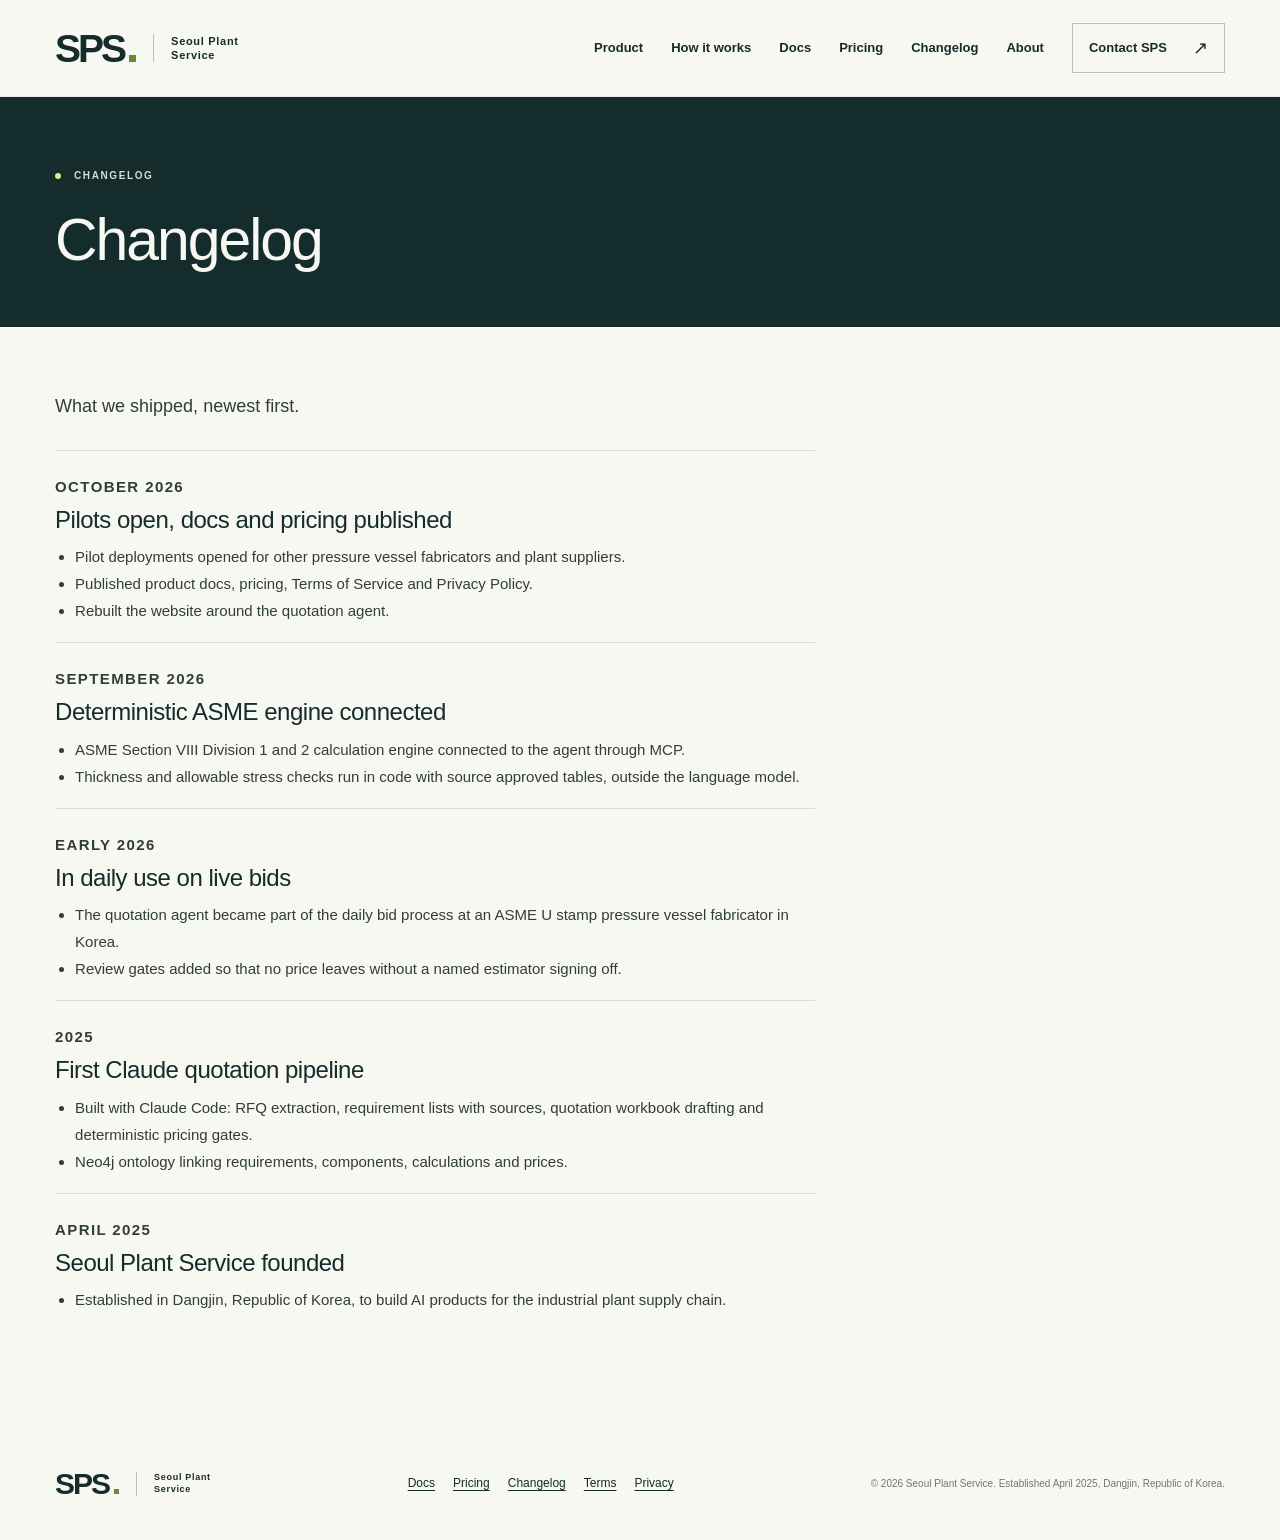
==== changelog/index.html @ 40514eb3 "Restructure as a product startup site: product hero, how it works, pricing, data and safety, FAQ, ch" ====
<!doctype html>
<html lang="en">
<head>
  <meta charset="utf-8">
  <meta name="viewport" content="width=device-width, initial-scale=1">
  <meta name="description" content="What Seoul Plant Service has shipped: the Claude quotation agent for pressure vessel fabricators, from the first pipeline in 2025 to pilots in October 2026.">
  <link rel="canonical" href="https://smc12puls.com/changelog/">
  <meta property="og:type" content="website">
  <meta property="og:url" content="https://smc12puls.com/changelog/">
  <meta property="og:title" content="Changelog | Seoul Plant Service">
  <meta property="og:description" content="What Seoul Plant Service has shipped: the Claude quotation agent for pressure vessel fabricators, from the first pipeline in 2025 to pilots in October 2026.">
  <title>Changelog | Seoul Plant Service</title>
  <link rel="icon" type="image/svg+xml" href="/assets/favicon.svg">
  <link rel="stylesheet" href="/styles.css">
  <script src="/script.js" defer></script>
</head>
<body>
  <a class="skip-link" href="#main">Skip to content</a>

  <header class="site-header">
    <div class="container header-inner">
      <a class="brand" href="/" aria-label="Seoul Plant Service home">
        <span class="wordmark" aria-hidden="true">SPS<span class="brand-square"></span></span>
        <span class="brand-name">Seoul Plant<br>Service</span>
      </a>
      <button class="menu-toggle" type="button" aria-expanded="false" aria-controls="main-navigation">
        <span class="menu-label">Menu</span><span class="menu-lines" aria-hidden="true"></span>
      </button>
      <nav class="main-navigation" id="main-navigation" aria-label="Main navigation">
        <a href="/#product">Product</a>
        <a href="/#how">How it works</a>
        <a href="/docs/">Docs</a>
        <a href="/pricing/">Pricing</a>
        <a href="/changelog/">Changelog</a>
        <a href="/#about">About</a>
        <a class="nav-contact" href="/#contact">Contact SPS <span aria-hidden="true">↗</span></a>
      </nav>
    </div>
  </header>

  <main id="main">
    <section class="page-hero" aria-labelledby="page-title">
      <div class="container">
        <p class="eyebrow light"><span class="status-dot" aria-hidden="true"></span> Changelog</p>
        <h1 id="page-title" class="page-title">Changelog</h1>
      </div>
    </section>
    <section class="section page-body">
      <div class="container">
        <div class="prose changelog">
          <p class="lead">What we shipped, newest first.</p>
          <article class="log-entry"><p class="log-date">October 2026</p><h2>Pilots open, docs and pricing published</h2><ul><li>Pilot deployments opened for other pressure vessel fabricators and plant suppliers.</li><li>Published product docs, pricing, Terms of Service and Privacy Policy.</li><li>Rebuilt the website around the quotation agent.</li></ul></article>
          <article class="log-entry"><p class="log-date">September 2026</p><h2>Deterministic ASME engine connected</h2><ul><li>ASME Section VIII Division 1 and 2 calculation engine connected to the agent through MCP.</li><li>Thickness and allowable stress checks run in code with source approved tables, outside the language model.</li></ul></article>
          <article class="log-entry"><p class="log-date">Early 2026</p><h2>In daily use on live bids</h2><ul><li>The quotation agent became part of the daily bid process at an ASME U stamp pressure vessel fabricator in Korea.</li><li>Review gates added so that no price leaves without a named estimator signing off.</li></ul></article>
          <article class="log-entry"><p class="log-date">2025</p><h2>First Claude quotation pipeline</h2><ul><li>Built with Claude Code: RFQ extraction, requirement lists with sources, quotation workbook drafting and deterministic pricing gates.</li><li>Neo4j ontology linking requirements, components, calculations and prices.</li></ul></article>
          <article class="log-entry"><p class="log-date">April 2025</p><h2>Seoul Plant Service founded</h2><ul><li>Established in Dangjin, Republic of Korea, to build AI products for the industrial plant supply chain.</li></ul></article>
        </div>
      </div>
    </section>
  </main>

  <footer class="site-footer"><div class="container footer-inner"><a class="brand footer-brand" href="/" aria-label="Seoul Plant Service home"><span class="wordmark" aria-hidden="true">SPS<span class="brand-square"></span></span><span class="brand-name">Seoul Plant<br>Service</span></a><nav class="footer-links" aria-label="Company"><a href="/docs/">Docs</a><a href="/pricing/">Pricing</a><a href="/changelog/">Changelog</a><a href="/terms/">Terms</a><a href="/privacy/">Privacy</a></nav><p id="company-information">© <span id="year">2026</span> Seoul Plant Service. Established April 2025, Dangjin, Republic of Korea.</p></div></footer>
</body>
</html>
---- styles.css ----
/* Seoul Plant Service — self-contained, no external fonts or dependencies. */
:root{--ink:#142c2b;--ink-deep:#102423;--paper:#f8f8f3;--muted:#586360;--line:#d7ddd5;--lime:#d3ef8a;--white:#fff;--max:1280px;--gutter:clamp(24px,4.3vw,72px)}
*,*::before,*::after{box-sizing:border-box}
html{scroll-behavior:smooth;scroll-padding-top:100px}
body{margin:0;background:var(--paper);color:var(--ink);font-family:Arial,Helvetica,sans-serif;-webkit-font-smoothing:antialiased;line-height:1.6}
button,a{-webkit-tap-highlight-color:transparent}
a{color:inherit;text-decoration:none}
button{font:inherit}
button,a,summary{touch-action:manipulation}
img,svg{display:block;max-width:100%}
h1,h2,h3,p,figure{margin:0}
button{cursor:pointer}
::selection{background:var(--lime);color:var(--ink)}
:focus-visible{outline:3px solid #688a32;outline-offset:6px}
.hero :focus-visible,.contact-section :focus-visible{outline-color:var(--lime)}
.container{width:min(calc(100% - var(--gutter)*2),var(--max));margin-inline:auto}
.skip-link{position:fixed;z-index:50;top:12px;left:12px;padding:10px 18px;background:var(--lime);transform:translateY(-160%)}
.skip-link:focus{transform:translateY(0)}
.site-header{background:var(--paper);border-bottom:1px solid rgba(20,44,43,.06);position:sticky;top:0;z-index:20}
.header-inner{height:96px;display:flex;align-items:center;justify-content:space-between;gap:30px}
.brand{display:inline-flex;align-items:center;gap:17px;flex-shrink:0}
.wordmark{font-size:39px;font-weight:800;line-height:1;letter-spacing:-3px;display:inline-flex;align-items:baseline;gap:3px}
.brand-square{width:7px;height:7px;background:#688a32;margin-left:2px}
.brand-name{font-size:11px;line-height:1.3;letter-spacing:.7px;font-weight:700;border-left:1px solid #b6c2b9;padding-left:17px}
.main-navigation{display:flex;align-items:center;gap:28px;font-size:13px;font-weight:600}
.main-navigation>a:not(.nav-contact){padding:10px 0;position:relative}
.main-navigation>a:not(.nav-contact)::after{content:"";position:absolute;bottom:3px;left:0;width:0;height:2px;background:var(--ink);transition:width .2s}
.main-navigation>a:hover::after{width:100%}
.nav-contact{border:1px solid #b9c2ba;padding:10px 16px;display:flex;gap:26px;align-items:center}
.nav-contact:hover{background:var(--ink);color:var(--paper);border-color:var(--ink)}
.nav-contact span{font-size:18px;font-weight:400}
.menu-toggle{display:none}
.hero{background:var(--ink);color:var(--paper);overflow:hidden}
.hero-inner{display:grid;grid-template-columns:1fr 1.03fr;align-items:center;min-height:647px;padding-top:40px;padding-bottom:42px;gap:12px}
.hero-copy{position:relative;z-index:1;padding-top:7px}
.eyebrow{display:flex;align-items:center;gap:13px;font-size:10px;letter-spacing:1.6px;text-transform:uppercase;font-weight:700;line-height:1.4;margin-bottom:27px}
.eyebrow>span:not(.status-dot){color:#6b796f;font-family:monospace;letter-spacing:0;font-size:11px;margin-right:6px}
.eyebrow.light{color:#d4ded1}
.eyebrow.light>span:not(.status-dot){color:#a9b99b}
.status-dot{background:var(--lime);height:6px;width:6px;flex-shrink:0;border-radius:50%}
h1{font-size:clamp(60px,5.7vw,84px);line-height:1.035;font-weight:500;letter-spacing:-4px;margin:0 0 30px}
h1 em{color:var(--lime);font-style:normal}
.hero-description{color:#bbc9c3;font-size:16px;line-height:1.7;max-width:440px;margin-bottom:34px}
.button{display:inline-flex;align-items:center;justify-content:space-between;gap:37px;min-height:52px;padding:14px 22px;font-size:12px;line-height:1.4;font-weight:700;transition:background .2s,transform .2s}
.button span{font-size:21px;line-height:1;font-weight:400}
.button-lime{background:var(--lime);color:var(--ink)}
.button-lime:hover{background:#e3ffa4;transform:translateY(-2px)}
.hero-contact{display:block;width:fit-content;font-size:12px;margin-top:20px;color:#d8e1db}
.hero-contact span{margin-left:12px}
.hero-contact:hover{color:var(--lime)}
.hero-art{position:relative;min-width:0;align-self:stretch;display:flex;flex-direction:column;justify-content:center}
.hero-art::before{content:"";position:absolute;inset:28px -30px 20px 10px;background:radial-gradient(ellipse at 53% 44%,rgba(111,146,125,.2),transparent 65%);pointer-events:none}
.art-topline{position:absolute;top:23px;left:23px;right:0;display:flex;justify-content:space-between;font-family:monospace;font-size:8px;letter-spacing:.7px;color:#8aaba0;gap:10px}
.hero-art img{position:relative;width:120%;max-width:none;height:auto;aspect-ratio:900/720;margin-left:-8%;margin-top:2px}
.hero-art figcaption{position:relative;display:flex;align-items:center;gap:12px;font-size:10px;color:#adbbb2;margin-top:-14px;padding-left:24px}
.caption-cross{font-size:20px;color:var(--lime);font-weight:300}
.illustration-note{margin-left:auto;font-family:monospace;font-size:8px;color:#aab8ae}
.hero-bottom{display:flex;justify-content:space-between;align-items:center;border-top:1px solid #3a514b;padding-block:22px;font-size:9px;font-weight:600;letter-spacing:1px;gap:20px}
.hero-bottom>p{color:#9faea8}
.hero-bottom a{display:flex;align-items:center;gap:23px;color:#cbd7cf;font-size:10px;font-weight:400;letter-spacing:.4px}
.hero-bottom a span{font-size:19px;color:var(--lime)}
.service-strip{background:var(--lime);color:var(--ink)}
.service-strip-inner{min-height:81px;display:flex;align-items:center;justify-content:space-between;gap:24px;font-size:13px;font-weight:600;letter-spacing:.1px}
.service-strip-inner>[aria-hidden]{font-size:24px;font-weight:400;color:#688146}
.strip-ai{display:flex;align-items:center;gap:12px;line-height:1.4}
.strip-ai:hover{text-decoration:underline;text-underline-offset:4px}
.strip-ai>span{font-size:20px;font-weight:400}
.section{padding-block:108px}
.section-heading{display:flex;align-items:flex-end;justify-content:space-between;gap:70px;margin-bottom:59px}
h2{font-size:clamp(34px,3.1vw,47px);line-height:1.15;letter-spacing:-1.8px;font-weight:500}
.section-intro{max-width:350px;font-size:14px;line-height:1.8;color:var(--muted);padding-bottom:4px}
.ai-section{border-bottom:1px solid var(--line)}
.capability-grid{display:grid;grid-template-columns:repeat(3,minmax(0,1fr));border-top:1px solid var(--line)}
.capability{display:flex;flex-direction:column;padding:30px 30px 28px 0;border-bottom:1px solid var(--line);min-width:0}
.capability:not(:nth-child(3n+1)){padding-left:30px;border-left:1px solid var(--line)}
.capability:nth-child(3n){padding-right:0}
.capability-number{color:#64745f;font:10px/1.5 monospace;letter-spacing:.7px;margin-bottom:22px}
.capability h3{font-size:25px;line-height:1.22;letter-spacing:-.6px;font-weight:500;margin-bottom:19px;max-width:290px}
.capability>p{font-size:13px;line-height:1.8;color:var(--muted)}
.capability .capability-output{margin-top:20px;margin-bottom:24px;color:#405348;font-size:12px}
.capability-output>span{display:block;font-size:10px;font-weight:700;text-transform:uppercase;letter-spacing:.7px;color:var(--ink);margin-bottom:5px}
.capability .capability-tech{border-top:1px solid var(--line);padding-top:12px;margin-top:auto;font-size:10px;color:#52644b;line-height:1.6}
.ai-scope{margin-top:36px;padding:30px;background:#e9ede4;display:flex;align-items:center;justify-content:space-between;gap:40px}
.ai-scope h3{font-size:22px;line-height:1.3;font-weight:500;letter-spacing:-.5px;margin-bottom:12px}
.ai-scope p{font-size:12px;line-height:1.8;color:#52604f;max-width:720px}
.ai-scope .button{flex-shrink:0}
.button-ink{color:var(--paper);background:var(--ink)}
.button-ink:hover{background:#274e44;transform:translateY(-2px)}
.service-grid{display:grid;grid-template-columns:1fr 1fr;border-top:1px solid var(--line)}
.service-item{padding:35px 42px 32px 0;border-bottom:1px solid var(--line);min-width:0}
.service-item:nth-child(even){padding-right:0;padding-left:42px;border-left:1px solid var(--line)}
.service-item summary{display:grid;grid-template-columns:1fr auto;position:relative;list-style:none;cursor:pointer}
.service-item summary::-webkit-details-marker{display:none}
.service-number{font-family:monospace;font-size:10px;letter-spacing:.6px;color:#728171;grid-column:1;grid-row:1}
.service-icon{width:39px;height:39px;stroke:var(--ink);stroke-width:1.2;grid-column:2;grid-row:1;justify-self:end;margin-top:-4px}
.service-title{grid-column:1;grid-row:2;line-height:1.25;font-size:25px;letter-spacing:-.7px;font-weight:500;margin-top:16px}
.disclosure-icon{grid-column:2;grid-row:2;width:20px;height:20px;position:relative;align-self:end;margin-bottom:2px}
.disclosure-icon::before,.disclosure-icon::after{content:"";position:absolute;inset:9px 3px auto;height:1px;background:var(--ink)}
.disclosure-icon::after{transform:rotate(90deg);transition:transform .2s}
.service-item[open] .disclosure-icon::after{transform:rotate(0)}
.service-body{padding-top:19px}
.service-body>p{color:var(--muted);font-size:14px;line-height:1.75;max-width:460px}
.service-body ul{padding:0;list-style:none;margin:20px 0 25px}
.service-body li{position:relative;padding-left:13px;font-size:12px;color:#46574e;margin-top:7px}
.service-body li::before{content:"";width:3px;height:3px;background:#7c8d68;position:absolute;left:0;top:8px}
.service-body a{display:flex;justify-content:space-between;align-items:center;width:100%;font-size:11px;font-weight:700;letter-spacing:.1px;line-height:1.5}
.service-body a span{font-size:22px;font-weight:400}
.service-body a:hover{color:#587d25}
.about-section{padding-block:80px;background:#e9ede4}
.about-grid{display:grid;grid-template-columns:.87fr 1fr;gap:100px}
.about-label{display:flex;flex-direction:column;align-items:flex-start;justify-content:space-between}
.about-emblem{width:222px;height:171px;position:relative;display:grid;place-items:center;margin-top:10px}
.about-emblem>span{font-size:70px;font-weight:800;letter-spacing:-6px;line-height:1;position:relative;z-index:1;background:#e9ede4;padding:3px 10px 7px 0}
.about-emblem svg{position:absolute;inset:0;width:100%;height:100%;stroke:#b1bf9e;stroke-width:.9}
.about-location{font-size:11px;color:#46554b;padding-top:31px}
.about-location span{color:#64873c;margin-right:12px;font-size:17px}
.about-copy h2{margin-bottom:26px}
.about-copy{min-width:0}
.about-lead{font-size:19px;line-height:1.55;letter-spacing:-.3px;margin-bottom:16px;max-width:480px}
.about-copy>p:not(.about-lead){font-size:14px;line-height:1.85;color:#52604f;max-width:540px}
.company-facts{display:grid;grid-template-columns:repeat(auto-fit,minmax(180px,1fr));gap:18px 24px;margin:25px 0 0;padding-top:19px;border-top:1px solid #bdc9b4;max-width:540px}
.company-facts dt{font-size:9px;font-weight:700;letter-spacing:1px;text-transform:uppercase;color:#52604f;margin-bottom:5px}
.company-facts dd{margin:0;font-size:14px;line-height:1.6;color:var(--ink)}
.text-link{display:inline-flex;align-items:center;gap:35px;font-size:11px;font-weight:700;border-bottom:1px solid #a6b299;padding-bottom:9px;margin-top:28px}
.text-link span{font-size:21px;font-weight:400}
.text-link:hover{color:#52742b;border-color:#52742b}
.approach-section .section-heading{margin-bottom:46px}
.approach-steps{list-style:none;padding:0;margin:0;display:grid;grid-template-columns:repeat(3,1fr);gap:40px}
.approach-steps li{border-top:1px solid #b4c0ae;padding-top:18px}
.step-top{display:flex;align-items:center;justify-content:space-between;margin-bottom:28px;color:#64715c;font:11px monospace}
.step-top .step-arrow{font-size:23px;font-family:Arial;font-weight:400;color:#839470}
.approach-steps h3{font-size:20px;line-height:1.25;font-weight:500;letter-spacing:-.5px;margin-bottom:14px}
.approach-steps p{font-size:13px;color:var(--muted);line-height:1.8;max-width:330px}
.inquiry-tip{font-size:11px;color:#687265;margin-top:40px;display:flex;gap:12px;align-items:center}
.inquiry-tip span{font-size:24px;color:#799263}
.contact-section{background:var(--ink);color:var(--paper);padding-block:84px}
.contact-inner{display:grid;grid-template-columns:1.15fr 1fr;gap:85px;align-items:center}
.contact-copy h2{font-size:clamp(32px,3vw,44px);line-height:1.17;letter-spacing:-1.6px;margin-bottom:24px}
.contact-copy>p:not(.eyebrow){font-size:13px;line-height:1.8;color:#adbbb5;margin-bottom:30px}
.contact-copy .eyebrow{margin-bottom:25px}
.email-app-note{font-size:9px;color:#b3c0b9;display:block;margin-top:12px}
.contact-details{border-left:1px solid #3d554e;padding-left:55px;min-width:0;padding-top:18px;padding-bottom:18px}
.contact-detail-label{font-size:9px;font-weight:700;letter-spacing:1.4px;color:#9cad9b;display:block;margin-bottom:15px}
.email-address{font-size:clamp(18px,1.65vw,25px);line-height:1.5;letter-spacing:-.5px;color:var(--lime);display:block;width:fit-content;overflow-wrap:anywhere}
.email-address:hover{text-decoration:underline;text-underline-offset:5px}
.copy-row{display:flex;align-items:center;gap:12px;min-height:46px;flex-wrap:wrap}
.copy-email{display:none;align-items:center;gap:8px;font-size:10px;background:none;padding:10px 0;color:#b3c1b6;border:0;line-height:1.5}
.js .copy-email{display:inline-flex}
.copy-email:hover{color:var(--lime)}
.copy-email svg{height:14px;width:14px;stroke:currentColor;stroke-width:1.1}
.copy-status{color:var(--lime);font-size:10px;line-height:1.5}
.contact-location{border-top:1px solid #3d554e;padding-top:28px;margin-top:28px}
.contact-location>p{font-size:15px}
.location-note{font-size:10px;color:#9eafa4;display:block;margin-top:7px}
.site-footer{background:var(--paper)}
.footer-inner{min-height:113px;display:flex;align-items:center;justify-content:space-between;gap:25px}
.footer-brand .wordmark{font-size:30px;letter-spacing:-2px}
.footer-brand .brand-square{width:5px;height:5px}
.footer-brand .brand-name{font-size:9px}
.footer-inner>p{font-size:10px;color:#6e796f}
.back-to-top{font-size:10px;display:flex;align-items:center;gap:24px}
.back-to-top span{font-size:19px}
@media(min-width:1550px){.hero-inner{min-height:700px}.hero-art img{width:116%}}
@media(max-width:1100px){.header-inner{height:85px}.main-navigation{gap:24px}.hero-inner{min-height:590px;grid-template-columns:1fr 1fr}.hero-art img{width:135%;margin-left:-17%}.hero-art figcaption{padding-left:0;gap:8px;flex-wrap:wrap}.illustration-note{margin-left:0}.art-topline{left:0}.art-topline>span:last-child{display:none}h1{font-size:68px;letter-spacing:-3.4px}.hero-description{font-size:14px}.section-heading{gap:40px}.section-intro{max-width:320px}.about-grid{gap:60px}.contact-inner{gap:45px}.contact-details{padding-left:33px}.contact-copy h2{font-size:35px}}
@media(max-width:850px){.brand-name{font-size:10px}.main-navigation{gap:20px;font-size:12px}.hero-inner{min-height:530px;gap:0}.hero h1{font-size:58px;letter-spacing:-3px}.hero-art img{width:141%;margin-left:-18%}.hero-art figcaption{font-size:9px}.section{padding-block:80px}.section-heading{align-items:flex-start;gap:35px}h2{font-size:35px}.section-intro{max-width:285px;font-size:13px;padding-top:44px}.service-item{padding-right:28px}.service-item:nth-child(even){padding-left:28px}.service-title{font-size:23px}.about-grid{grid-template-columns:.65fr 1fr;gap:40px}.about-emblem{width:180px}.about-emblem>span{font-size:58px}.about-lead{font-size:18px}.approach-steps{gap:25px}.approach-steps h3{font-size:18px}.contact-inner{gap:28px}.contact-copy h2{font-size:31px}.contact-details{padding-left:25px}.email-address{font-size:19px}.service-strip-inner{font-size:11px;gap:14px;min-height:68px}}
@media(min-width:901px) and (max-width:1100px){.main-navigation{gap:18px;font-size:12px}.nav-contact{gap:15px}.service-strip-inner{gap:14px;font-size:11px}}
@media(max-width:900px){
  html{scroll-padding-top:88px}.header-inner{height:78px}
  .js .menu-toggle{display:flex;gap:11px;align-items:center;background:none;border:0;padding:10px 0 10px 10px;font-size:11px;color:var(--ink)}.menu-lines{position:relative;width:21px;height:17px}.menu-lines::before,.menu-lines::after{content:"";height:1px;background:var(--ink);position:absolute;left:0;right:0;top:5px;transition:transform .2s}.menu-lines::after{top:12px}.menu-toggle[aria-expanded="true"] .menu-lines::before{transform:translateY(3.5px) rotate(45deg)}.menu-toggle[aria-expanded="true"] .menu-lines::after{transform:translateY(-3.5px) rotate(-45deg)}
  .js .main-navigation{display:none;position:absolute;inset:78px 0 auto;background:var(--paper);padding:15px var(--gutter) 25px;border-bottom:1px solid var(--line);box-shadow:0 14px 20px #142c2b12;gap:0;font-size:15px;max-height:calc(100dvh - 78px);overflow-y:auto}.js .main-navigation.is-open{display:flex;flex-direction:column;align-items:stretch}.js .main-navigation>a{padding:15px 0;border-bottom:1px solid var(--line)}.js .main-navigation .nav-contact{padding:15px 0;border:0;display:flex;justify-content:space-between}.js .main-navigation .nav-contact span{display:block}.js .main-navigation .nav-contact:hover{color:var(--ink);background:none}.main-navigation>a::after{display:none}
  body:not(.js) .site-header{position:static}body:not(.js) .header-inner{height:auto;padding-block:16px;flex-wrap:wrap}body:not(.js) .main-navigation{width:100%;padding-top:4px;flex-wrap:wrap;gap:18px}
  .capability-grid{grid-template-columns:repeat(2,minmax(0,1fr))}.capability,.capability:not(:nth-child(3n+1)){padding:28px 25px 26px 0;border-left:0}.capability:nth-child(even){padding-right:0;padding-left:25px;border-left:1px solid var(--line)}
  .ai-scope{align-items:flex-start;flex-direction:column;gap:22px}
  .service-strip-inner{display:grid;grid-template-columns:repeat(4,1fr);gap:0;text-align:center;padding-block:12px}.service-strip-inner>[aria-hidden]{display:none}.service-strip-inner>span:not([aria-hidden]){padding:8px 4px}.strip-ai{grid-column:1/-1;justify-content:center;border-top:1px solid #a5bd72;padding-top:12px;margin-top:5px;font-size:12px}
}
@media(max-width:680px){
  :root{--gutter:25px}html{scroll-padding-top:88px}.header-inner{height:78px;gap:20px}.wordmark{font-size:34px}.brand{gap:13px}.brand-name{padding-left:13px;font-size:10px}.brand-square{width:6px;height:6px}
  .js .menu-toggle{display:flex;gap:11px;align-items:center;background:none;border:0;padding:10px 0 10px 10px;font-size:11px;color:var(--ink)}.menu-lines{position:relative;width:21px;height:17px}.menu-lines::before,.menu-lines::after{content:"";height:1px;background:var(--ink);position:absolute;left:0;right:0;top:5px;transition:transform .2s}.menu-lines::after{top:12px}.menu-toggle[aria-expanded="true"] .menu-lines::before{transform:translateY(3.5px) rotate(45deg)}.menu-toggle[aria-expanded="true"] .menu-lines::after{transform:translateY(-3.5px) rotate(-45deg)}
  .main-navigation{gap:15px;font-size:11px;flex-wrap:wrap}.main-navigation .nav-contact{border:0;padding:0;gap:8px}.main-navigation>a:not(.nav-contact){padding:2px 0}.main-navigation .nav-contact span{display:none}
  .js .main-navigation{display:none;position:absolute;inset:78px 0 auto;background:var(--paper);padding:15px var(--gutter) 25px;border-bottom:1px solid var(--line);box-shadow:0 14px 20px #142c2b12;gap:0;font-size:15px}.js .main-navigation.is-open{display:flex;flex-direction:column;align-items:stretch}.js .main-navigation>a{padding:15px 0;border-bottom:1px solid var(--line)}.js .main-navigation .nav-contact{padding:15px 0;border:0;display:flex;justify-content:space-between}.js .main-navigation .nav-contact span{display:block}.js .main-navigation .nav-contact:hover{color:var(--ink);background:none}.main-navigation>a::after{display:none}
  body:not(.js) .header-inner{height:auto;padding-block:16px;flex-wrap:wrap}body:not(.js) .main-navigation{width:100%;padding-top:4px}
  .hero-inner{grid-template-columns:1fr;padding-top:48px;padding-bottom:22px;gap:20px}.hero-copy{padding-top:0}.eyebrow{font-size:9px;letter-spacing:1.4px;margin-bottom:22px}.hero h1{font-size:clamp(54px,11.5vw,73px);letter-spacing:-3px;line-height:1.04;margin-bottom:25px}.hero-description{font-size:14px;margin-bottom:26px;max-width:340px}.hero-contact{margin-top:17px;font-size:11px}.button{padding:14px 20px;min-height:51px;font-size:12px}.hero-art{height:auto;margin-top:13px}.art-topline{top:2px;left:0;right:0;font-size:7px}.art-topline>span:last-child{display:block}.hero-art img{width:108%;margin:0 0 0 -4%;aspect-ratio:900/640;object-fit:contain}.hero-art figcaption{margin-top:-18px;padding:0;font-size:8px;gap:7px;flex-wrap:nowrap}.illustration-note{margin-left:auto;font-size:7px}.caption-cross{font-size:18px}.hero-bottom{padding-block:18px;gap:15px;font-size:7px;letter-spacing:.6px}.hero-bottom>p{max-width:200px;line-height:1.8}.hero-bottom>a{font-size:8px;gap:13px;white-space:nowrap}.service-strip-inner{display:grid;grid-template-columns:1fr 1fr;gap:0;padding-block:13px;min-height:90px;font-size:11px;text-align:center}.service-strip-inner>[aria-hidden]{display:none}.service-strip-inner>span:not([aria-hidden]){padding:6px 3px}.service-strip-inner>span:nth-child(3),.service-strip-inner>span:nth-child(7){border-left:1px solid #a5bd72}
  .section{padding-block:63px}.section-heading{display:block;margin-bottom:32px}h2{font-size:33px;letter-spacing:-1.4px;line-height:1.17}.section-intro{max-width:440px;padding-top:22px;font-size:13px;line-height:1.8}.service-grid{grid-template-columns:1fr}.service-item,.service-item:nth-child(even){padding:27px 0 26px;border-left:0}.service-icon{height:32px;width:32px}.service-number{font-size:9px}.service-title{margin-top:8px;font-size:25px}.service-body{padding-top:16px}.service-body>p{font-size:13px}.service-body ul{margin:17px 0 22px}.service-body li{font-size:11px}.service-body a{font-size:10px}.service-body a span{font-size:21px}
  .capability-grid{grid-template-columns:1fr}.capability,.capability:not(:nth-child(3n+1)),.capability:nth-child(even){padding:25px 0;border-left:0}.capability-number{font-size:9px;margin-bottom:15px}.capability h3{font-size:25px;max-width:none;margin-bottom:15px}.capability .capability-output{margin-top:16px;margin-bottom:19px}.ai-scope{padding:24px 20px;margin-top:28px;gap:24px}.ai-scope h3{font-size:21px}.ai-scope .button{width:100%;gap:15px}
  .about-section{padding-block:55px}.about-grid{grid-template-columns:1fr;gap:30px}.about-label{position:relative;display:block}.about-label .eyebrow{margin-bottom:22px}.about-emblem{position:absolute;top:-13px;right:0;width:95px;height:70px;margin:0;opacity:.65}.about-emblem>span{font-size:29px;letter-spacing:-2px;padding:0 6px 3px 0}.about-location{padding-top:0;font-size:10px;max-width:calc(100% - 100px)}.about-location span{font-size:14px;margin-right:8px}.about-copy h2{margin-bottom:23px}.about-lead{font-size:18px}.about-copy>p:not(.about-lead){font-size:13px}.text-link{font-size:10px;gap:30px;margin-top:23px}
  .approach-section .section-heading{margin-bottom:30px}.approach-steps{grid-template-columns:1fr;gap:25px}.approach-steps li{padding-top:14px;display:grid;grid-template-columns:40px 1fr;column-gap:14px}.step-top{grid-column:1;grid-row:1/3;align-items:start;margin:0;padding-top:5px;display:block}.step-arrow{display:none}.approach-steps h3{grid-column:2;grid-row:1;font-size:19px;margin:0 0 10px}.approach-steps p{grid-column:2;grid-row:2;font-size:12px;max-width:100%}.inquiry-tip{font-size:10px;line-height:1.8;margin-top:30px;align-items:flex-start}.inquiry-tip span{line-height:1}
  .contact-section{padding-block:58px}.contact-inner{grid-template-columns:1fr;gap:43px}.contact-copy h2{font-size:32px;letter-spacing:-1.4px}.contact-copy>p:not(.eyebrow){font-size:12px;margin-bottom:26px}.contact-details{border-left:0;border-top:1px solid #3d554e;padding:28px 0 0}.email-address{font-size:24px;letter-spacing:-.65px}.contact-detail-label{font-size:8px;margin-bottom:11px}.contact-location{padding-top:23px;margin-top:15px}.contact-location>p{font-size:14px}.location-note{font-size:10px}.footer-inner{min-height:149px;display:grid;grid-template-columns:1fr auto;gap:22px;padding-block:28px}.footer-brand .brand-name{font-size:9px}.footer-inner>p{grid-row:2;grid-column:1/3;font-size:9px}.back-to-top{font-size:9px;gap:12px}
}
@media(max-width:900px) and (max-height:480px){.js .main-navigation{padding-top:6px;padding-bottom:6px}.js .main-navigation>a,.js .main-navigation .nav-contact{padding-block:9px}}
@media(max-width:370px){:root{--gutter:20px}.hero h1{font-size:54px}.hero-art figcaption{font-size:7px}.illustration-note{font-size:6px}.desktop-break{display:none}.contact-copy h2{font-size:29px}.email-address{font-size:21px}.brand-name{font-size:9px}.brand{gap:10px}.brand-name{padding-left:10px}}
@media(prefers-reduced-motion:reduce){html{scroll-behavior:auto}*,*::before,*::after{transition:none!important;animation:none!important}.button-lime:hover,.button-ink:hover{transform:none}}

/* product shot (hero) */
.product-shot{background:#0f2221;border:1px solid #2b4a46;border-radius:10px;box-shadow:0 30px 60px rgba(0,0,0,.38);color:#dfe8e2;overflow:hidden;align-self:center;font-family:Arial,Helvetica,sans-serif}
.product-shot::before{display:none}
.shot-bar{display:flex;align-items:center;gap:6px;padding:9px 12px;border-bottom:1px solid #244441;font-family:monospace;font-size:9px;color:#8aaba0}
.shot-bar .dot{width:7px;height:7px;border-radius:50%;background:#2f514c}
.shot-title{margin-left:6px;white-space:nowrap;overflow:hidden;text-overflow:ellipsis}
.shot-state{margin-left:auto;color:var(--lime);border:1px solid rgba(211,239,138,.4);padding:1px 7px;border-radius:999px;white-space:nowrap}
.shot-body{display:grid;grid-template-columns:1fr 1fr}
.shot-col{padding:12px 13px;border-right:1px solid #244441;min-width:0}
.shot-col:nth-child(2){border-right:0}
.shot-wide{grid-column:1/-1;border-right:0;border-top:1px solid #244441}
.shot-h{font-family:monospace;font-size:8px;letter-spacing:.8px;text-transform:uppercase;color:#8aaba0;margin:0 0 8px}
.clause{font-size:10.5px;line-height:1.6;color:#c3d0c8;margin:0 0 8px}
.clause .ref{font-family:monospace;color:#8aaba0;margin-right:4px}
.clause mark{background:rgba(211,239,138,.16);color:#e9f5c9;padding:0 2px;border-radius:2px}
.req{list-style:none;margin:0;padding:0;font-size:10.5px;line-height:1.5}
.req li{display:flex;gap:6px;align-items:baseline;padding:3px 0;border-bottom:1px dashed #244441}
.req li:last-child{border-bottom:0}
.req i{margin-left:auto;font-style:normal;font-family:monospace;font-size:8px;color:#7d9b92;white-space:nowrap}
.req .ok,.req .gap,.req .chk,.wb .hold{font-family:monospace;font-size:8px;padding:1px 5px;border-radius:3px;white-space:nowrap}
.req .ok{background:rgba(211,239,138,.18);color:var(--lime)}
.req .gap{background:rgba(255,120,110,.18);color:#ffb0a6}
.req .chk,.wb .hold{background:rgba(255,205,120,.18);color:#ffd79a}
.wb{width:100%;border-collapse:collapse;font-size:10px}
.wb th{text-align:left;font-family:monospace;font-size:8px;color:#8aaba0;font-weight:400;padding:2px 4px;border-bottom:1px solid #244441}
.wb td{padding:4px;border-bottom:1px dashed #244441;color:#d4dfd8}
.wb tr:last-child td{border-bottom:0}
.wb td:nth-child(2){text-align:right;white-space:nowrap}
.wb td:last-child{font-family:monospace;font-size:8px;color:#8aaba0;white-space:nowrap}
.sign{font-size:9px;color:#9fb3aa;margin:8px 0 0}
.shot-caption{display:flex;align-items:center;gap:10px;font-size:10px;color:#adbbb2;margin:0;padding:10px 13px;border-top:1px solid #244441}
.shot-caption .illustration-note{margin-left:auto}
@media (max-width:720px){.shot-body{grid-template-columns:1fr}.shot-col{border-right:0;border-top:1px solid #244441}.shot-col:first-child{border-top:0}.shot-title{display:none}}

/* sub pages (docs, pricing, legal) */
.page-hero{background:var(--ink);color:var(--paper);padding:72px 0 56px}
.page-title{font-size:clamp(40px,4.6vw,64px);letter-spacing:-2px;margin:0}
.page-body{padding-block:64px 96px}
.prose{max-width:760px}
.prose .lead{font-size:18px;line-height:1.7;margin:0 0 28px}
.prose h2{font-size:24px;letter-spacing:-.5px;margin:36px 0 12px}
.prose p,.prose li{font-size:15px;line-height:1.8;color:#2f3d3b}
.prose ul,.prose ol{padding-left:20px;margin:0 0 12px}
.prose a{text-decoration:underline;text-underline-offset:3px}
.price-grid{display:grid;grid-template-columns:repeat(3,minmax(0,1fr));gap:20px;margin-bottom:32px}
.price-card{border:1px solid var(--line);background:var(--white);padding:28px;display:flex;flex-direction:column;gap:10px}
.price-card.featured{border-color:var(--ink);box-shadow:0 12px 30px rgba(20,44,43,.08)}
.price-name{font-size:11px;font-weight:700;letter-spacing:1.4px;text-transform:uppercase;margin:0}
.price-amount{font-size:30px;font-weight:600;letter-spacing:-1px;margin:0}
.price-amount span{font-size:13px;font-weight:400;color:var(--muted);letter-spacing:0}
.price-note{font-size:13px;color:var(--muted);margin:0 0 6px}
.price-card ul{padding-left:18px;margin:0 0 14px;flex:1}
.price-card li{font-size:14px;line-height:1.7}
.price-card .button{align-self:flex-start}
.footer-links{display:flex;gap:18px;flex-wrap:wrap;font-size:12px}
.footer-links a{text-decoration:underline;text-underline-offset:3px}
@media (max-width:900px){.price-grid{grid-template-columns:1fr}.page-hero{padding:48px 0 36px}}

/* startup home sections */
.proof-section{background:var(--ink);color:var(--paper);padding:72px 0}
.proof-inner .eyebrow{color:#9fb3aa}
.proof-statement{font-size:clamp(24px,2.8vw,38px);line-height:1.25;letter-spacing:-1px;max-width:900px;margin:0 0 18px}
.proof-note{color:#b9c8c0;font-size:15px;margin:0}
.pricing-section .price-card .button{margin-top:auto}
.text-link-inline{text-decoration:underline;text-underline-offset:3px}
.faq-list{display:grid;gap:10px;max-width:880px}
.faq-item{border:1px solid var(--line);background:var(--white);padding:16px 20px}
.faq-item summary{cursor:pointer;font-weight:700;font-size:15px}
.faq-item p{margin:10px 0 0;font-size:14px;line-height:1.8;color:#2f3d3b}
.faq-item a{text-decoration:underline}
.product-links{font-size:13px;margin:10px 0 0}
.product-links a{text-decoration:underline;text-underline-offset:3px}
.changelog .log-entry{border-top:1px solid var(--line);padding:22px 0 6px}
.log-date{font-size:11px;font-weight:700;letter-spacing:1.4px;text-transform:uppercase;color:var(--muted);margin:0}
.changelog .log-entry h2{margin:6px 0 10px}
@media (max-width:720px){.proof-section{padding:48px 0}}
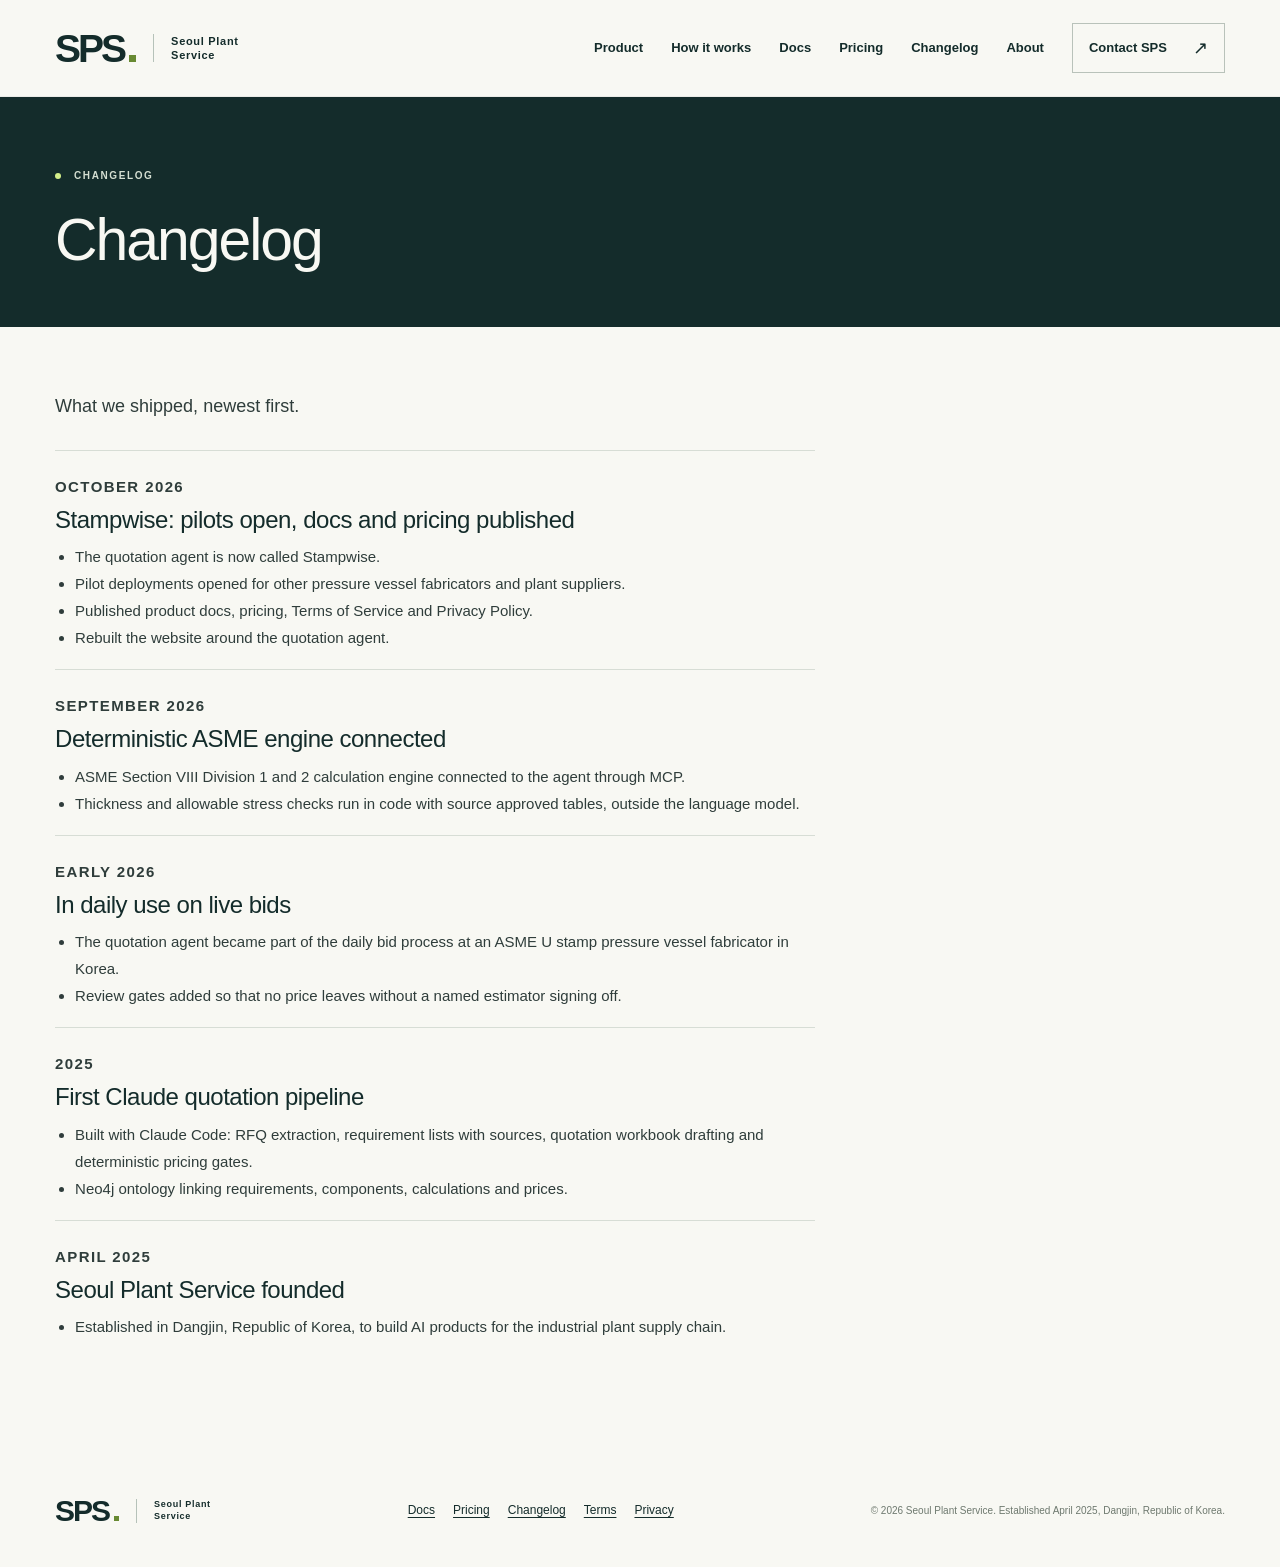
==== commit 638606ea: "Name the product Stampwise across the site Co-Authored-By: Claude Opus 5.5 <noreply@anthropic.com> C" ====
--- a/changelog/index.html
+++ b/changelog/index.html
@@ -3,12 +3,12 @@
 <head>
   <meta charset="utf-8">
   <meta name="viewport" content="width=device-width, initial-scale=1">
-  <meta name="description" content="What Seoul Plant Service has shipped: the Claude quotation agent for pressure vessel fabricators, from the first pipeline in 2025 to pilots in October 2026.">
+  <meta name="description" content="What Seoul Plant Service has shipped: Stampwise, the Claude quotation agent for pressure vessel fabricators, from the first pipeline in 2025 to pilots in October 2026.">
   <link rel="canonical" href="https://smc12puls.com/changelog/">
   <meta property="og:type" content="website">
   <meta property="og:url" content="https://smc12puls.com/changelog/">
   <meta property="og:title" content="Changelog | Seoul Plant Service">
-  <meta property="og:description" content="What Seoul Plant Service has shipped: the Claude quotation agent for pressure vessel fabricators, from the first pipeline in 2025 to pilots in October 2026.">
+  <meta property="og:description" content="What Seoul Plant Service has shipped: Stampwise, the Claude quotation agent for pressure vessel fabricators, from the first pipeline in 2025 to pilots in October 2026.">
   <title>Changelog | Seoul Plant Service</title>
   <link rel="icon" type="image/svg+xml" href="/assets/favicon.svg">
   <link rel="stylesheet" href="/styles.css">
@@ -49,7 +49,7 @@
       <div class="container">
         <div class="prose changelog">
           <p class="lead">What we shipped, newest first.</p>
-          <article class="log-entry"><p class="log-date">October 2026</p><h2>Pilots open, docs and pricing published</h2><ul><li>Pilot deployments opened for other pressure vessel fabricators and plant suppliers.</li><li>Published product docs, pricing, Terms of Service and Privacy Policy.</li><li>Rebuilt the website around the quotation agent.</li></ul></article>
+          <article class="log-entry"><p class="log-date">October 2026</p><h2>Stampwise: pilots open, docs and pricing published</h2><ul><li>The quotation agent is now called Stampwise.</li><li>Pilot deployments opened for other pressure vessel fabricators and plant suppliers.</li><li>Published product docs, pricing, Terms of Service and Privacy Policy.</li><li>Rebuilt the website around the quotation agent.</li></ul></article>
           <article class="log-entry"><p class="log-date">September 2026</p><h2>Deterministic ASME engine connected</h2><ul><li>ASME Section VIII Division 1 and 2 calculation engine connected to the agent through MCP.</li><li>Thickness and allowable stress checks run in code with source approved tables, outside the language model.</li></ul></article>
           <article class="log-entry"><p class="log-date">Early 2026</p><h2>In daily use on live bids</h2><ul><li>The quotation agent became part of the daily bid process at an ASME U stamp pressure vessel fabricator in Korea.</li><li>Review gates added so that no price leaves without a named estimator signing off.</li></ul></article>
           <article class="log-entry"><p class="log-date">2025</p><h2>First Claude quotation pipeline</h2><ul><li>Built with Claude Code: RFQ extraction, requirement lists with sources, quotation workbook drafting and deterministic pricing gates.</li><li>Neo4j ontology linking requirements, components, calculations and prices.</li></ul></article>
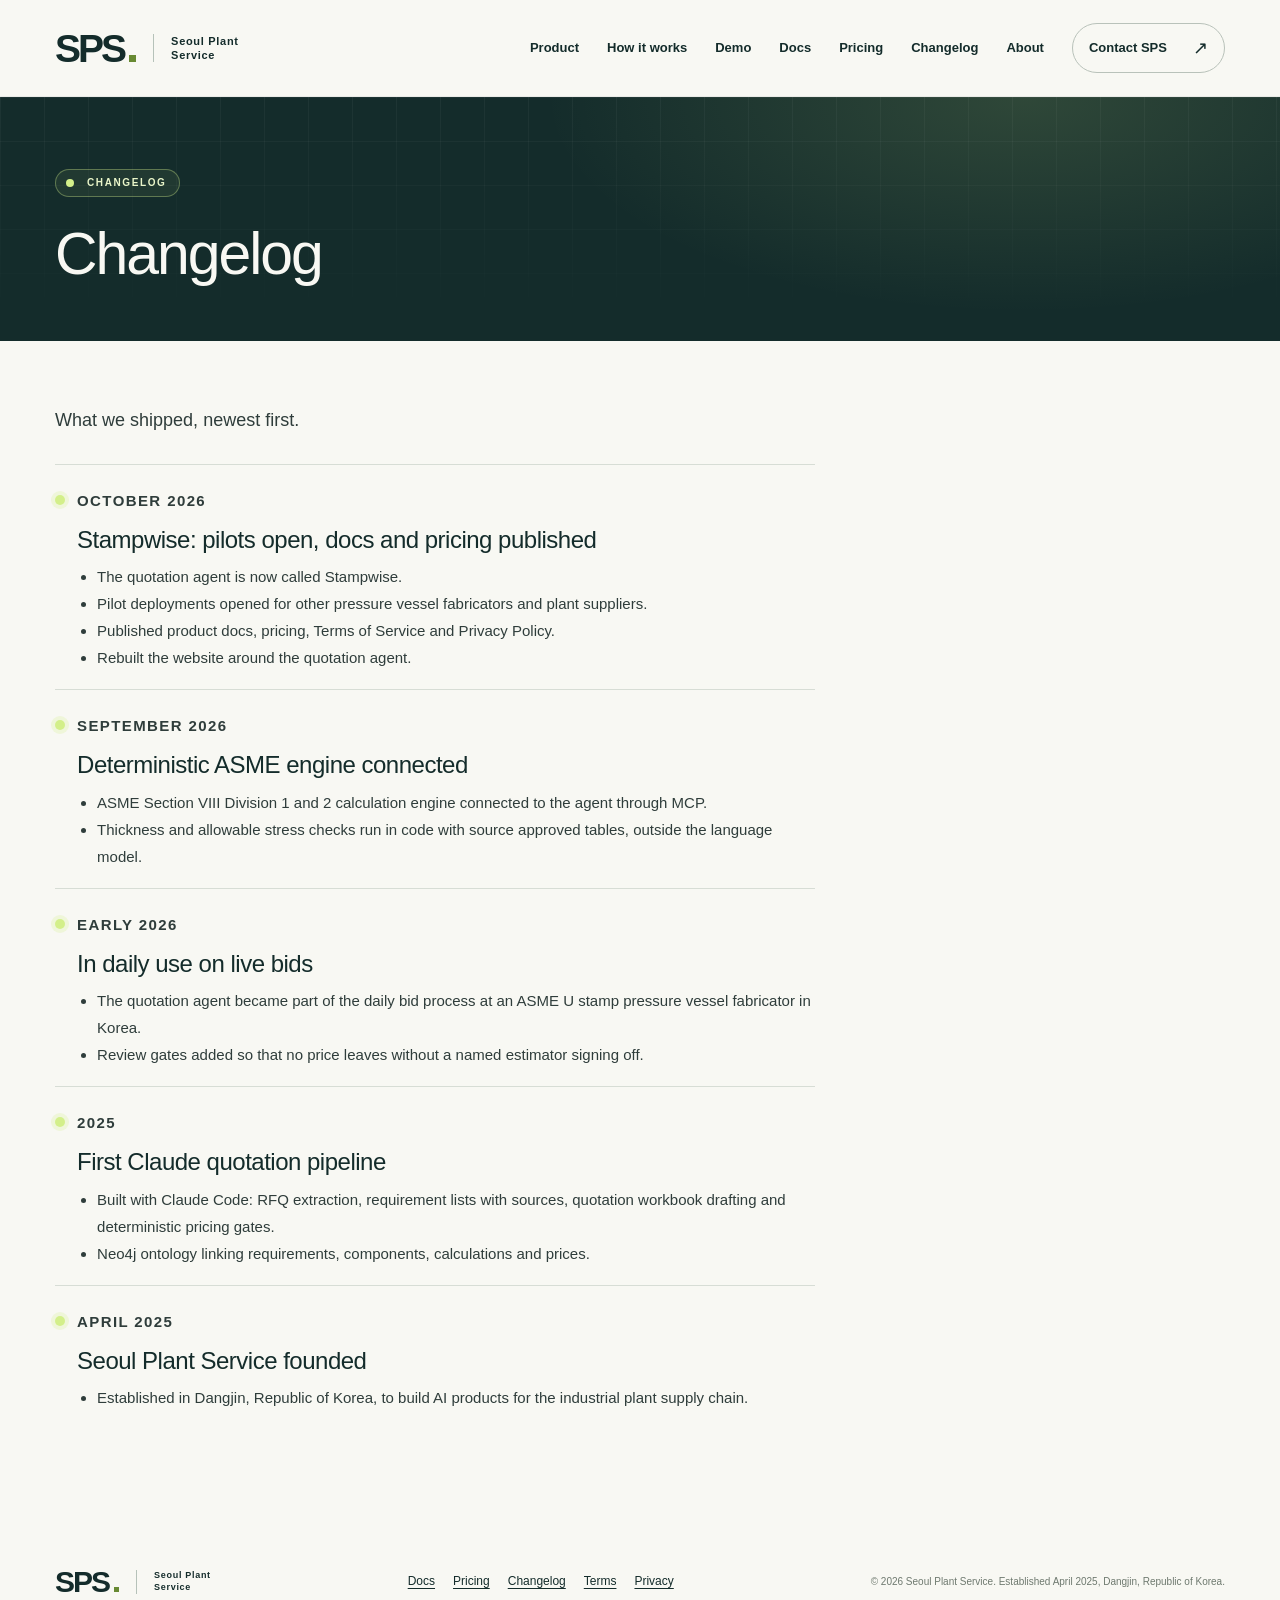
==== commit d4bbebd3: "Interactive Stampwise demo on a fictional RFQ: requirements with sources, questions, workbook draft " ====
--- a/changelog/index.html
+++ b/changelog/index.html
@@ -29,6 +29,7 @@
       <nav class="main-navigation" id="main-navigation" aria-label="Main navigation">
         <a href="/#product">Product</a>
         <a href="/#how">How it works</a>
+        <a href="/demo/">Demo</a>
         <a href="/docs/">Docs</a>
         <a href="/pricing/">Pricing</a>
         <a href="/changelog/">Changelog</a>
--- a/styles.css
+++ b/styles.css
@@ -266,3 +266,206 @@
 .log-date{font-size:11px;font-weight:700;letter-spacing:1.4px;text-transform:uppercase;color:var(--muted);margin:0}
 .changelog .log-entry h2{margin:6px 0 10px}
 @media (max-width:720px){.proof-section{padding:48px 0}}
+
+/* visual polish v1 (2026-10-09) */
+:root{--lime-2:#a8e06a;--mint:#7fd6b5;--radius:16px;--shadow-soft:0 1px 2px rgba(16,36,35,.06),0 8px 24px rgba(16,36,35,.06);--shadow-lift:0 2px 4px rgba(16,36,35,.08),0 18px 40px rgba(16,36,35,.12)}
+body{font-family:ui-sans-serif,-apple-system,BlinkMacSystemFont,"Segoe UI","Apple SD Gothic Neo",Roboto,Helvetica,Arial,sans-serif;text-rendering:optimizeLegibility}
+h1,h2,h3{font-feature-settings:"ss01","cv11"}
+
+/* hero: grid + glow */
+.hero{position:relative;isolation:isolate;background:radial-gradient(900px 520px at 78% 30%,rgba(211,239,138,.13),transparent 60%),radial-gradient(700px 480px at 8% 90%,rgba(127,214,181,.10),transparent 60%),var(--ink)}
+.hero::before{content:"";position:absolute;inset:0;z-index:-1;background-image:linear-gradient(rgba(255,255,255,.045) 1px,transparent 1px),linear-gradient(90deg,rgba(255,255,255,.045) 1px,transparent 1px);background-size:44px 44px;-webkit-mask-image:radial-gradient(ellipse at 60% 40%,#000 30%,transparent 75%);mask-image:radial-gradient(ellipse at 60% 40%,#000 30%,transparent 75%);pointer-events:none}
+.hero-copy .eyebrow{display:inline-flex;padding:7px 14px 7px 11px;border:1px solid rgba(211,239,138,.35);border-radius:999px;background:rgba(211,239,138,.07);color:#e9f5c9;letter-spacing:1.2px}
+.status-dot{position:relative;width:8px;height:8px;box-shadow:0 0 0 0 rgba(211,239,138,.7);animation:sw-pulse 2.2s ease-out infinite}
+@keyframes sw-pulse{0%{box-shadow:0 0 0 0 rgba(211,239,138,.65)}70%{box-shadow:0 0 0 9px rgba(211,239,138,0)}100%{box-shadow:0 0 0 0 rgba(211,239,138,0)}}
+h1 em{background:linear-gradient(92deg,var(--lime) 0%,var(--mint) 100%);-webkit-background-clip:text;background-clip:text;color:transparent}
+.hero-description{color:#c9d6d0}
+
+/* buttons */
+.button{border-radius:999px;box-shadow:0 1px 0 rgba(255,255,255,.25) inset}
+.button:hover{transform:translateY(-1px)}
+.button-lime{background:linear-gradient(180deg,#e2f7a4 0%,var(--lime) 100%);box-shadow:0 10px 28px rgba(211,239,138,.28)}
+.button-ink:hover{box-shadow:var(--shadow-lift)}
+
+/* product shot glow */
+.product-shot{border-radius:14px;border-color:rgba(211,239,138,.22);box-shadow:0 0 0 1px rgba(211,239,138,.06),0 30px 80px rgba(0,0,0,.45),0 0 120px rgba(127,214,181,.10)}
+.shot-bar{background:linear-gradient(180deg,rgba(255,255,255,.04),transparent)}
+.shot-bar .dot:nth-child(1){background:#ff8f7d}.shot-bar .dot:nth-child(2){background:#ffd27d}.shot-bar .dot:nth-child(3){background:#9be37f}
+
+/* built-with strip as pills */
+.service-strip{background:var(--ink-deep);color:#dfe8e2;border-top:1px solid rgba(255,255,255,.06);border-bottom:1px solid rgba(255,255,255,.06)}
+.service-strip-inner>span:not([aria-hidden]){padding:6px 12px;border:1px solid rgba(255,255,255,.14);border-radius:999px;background:rgba(255,255,255,.03);font-size:12px}
+.service-strip-inner>span[aria-hidden]{color:rgba(211,239,138,.55)}
+.service-strip .strip-ai{color:var(--lime)}
+
+/* section eyebrow numbers as pills */
+.eyebrow>span:not(.status-dot){display:inline-flex;align-items:center;justify-content:center;min-width:30px;height:20px;padding:0 7px;border-radius:999px;background:var(--ink);color:var(--lime);font-size:9.5px;letter-spacing:.5px}
+.eyebrow.light>span:not(.status-dot){background:var(--lime);color:var(--ink)}
+
+/* cards */
+.capability-grid{gap:16px;border-top:0}
+.capability{padding:26px;border:1px solid var(--line);border-radius:var(--radius);background:var(--white);box-shadow:var(--shadow-soft);position:relative;overflow:hidden;transition:transform .2s,box-shadow .2s}
+.capability::before{content:"";position:absolute;left:0;right:0;top:0;height:3px;background:linear-gradient(90deg,var(--lime),var(--mint));opacity:.85}
+.capability:hover{transform:translateY(-3px);box-shadow:var(--shadow-lift)}
+.capability-number{display:inline-block;width:fit-content;padding:3px 9px;border-radius:999px;background:#eef3e6;color:#4d5d48}
+.ai-scope{border-radius:var(--radius);background:linear-gradient(135deg,#eef6dc 0%,#e3efe9 100%);border:1px solid #d5e3c8}
+
+/* how it works steps */
+.approach-steps li{border:1px solid var(--line);border-top:3px solid var(--lime);border-radius:var(--radius);background:var(--white);padding:24px;box-shadow:var(--shadow-soft)}
+.step-top>span:first-child{display:inline-flex;align-items:center;justify-content:center;width:34px;height:34px;border-radius:50%;background:var(--ink);color:var(--lime);font-weight:700}
+
+/* proof band */
+.proof-section{background:radial-gradient(700px 300px at 85% 10%,rgba(211,239,138,.12),transparent 60%),var(--ink)}
+.proof-statement{padding-left:22px;border-left:4px solid var(--lime)}
+.proof-chips{display:flex;flex-wrap:wrap;gap:8px;margin:22px 0 0;padding:0;list-style:none}
+.proof-chips li{padding:6px 12px;border:1px solid rgba(211,239,138,.3);border-radius:999px;font-size:12px;color:#e9f5c9;background:rgba(211,239,138,.06)}
+
+/* pricing */
+.price-card{border-radius:var(--radius);box-shadow:var(--shadow-soft);transition:transform .2s,box-shadow .2s;position:relative}
+.price-card:hover{transform:translateY(-3px);box-shadow:var(--shadow-lift)}
+.price-card.featured{border:2px solid transparent;background:linear-gradient(var(--white),var(--white)) padding-box,linear-gradient(135deg,var(--lime),var(--mint)) border-box}
+.price-card.featured::before{content:"Recommended";position:absolute;top:-11px;left:24px;padding:3px 10px;border-radius:999px;background:var(--ink);color:var(--lime);font-size:10px;font-weight:700;letter-spacing:.8px;text-transform:uppercase}
+.price-amount{background:linear-gradient(92deg,var(--ink) 0%,#2d5a52 100%);-webkit-background-clip:text;background-clip:text;color:transparent}
+.price-amount span{-webkit-text-fill-color:var(--muted)}
+
+/* faq */
+.faq-item{border-radius:12px;transition:border-color .2s,box-shadow .2s}
+.faq-item[open]{border-color:#b9d48a;box-shadow:var(--shadow-soft)}
+.faq-item summary{list-style:none;display:flex;justify-content:space-between;align-items:center;gap:16px}
+.faq-item summary::-webkit-details-marker{display:none}
+.faq-item summary::after{content:"+";flex-shrink:0;width:26px;height:26px;border-radius:50%;display:inline-flex;align-items:center;justify-content:center;background:#eef3e6;color:var(--ink);font-weight:700}
+.faq-item[open] summary::after{content:"\2212";background:var(--lime)}
+
+/* about + contact */
+.about-section{background:linear-gradient(180deg,#eef2e8 0%,#e6ece1 100%)}
+.contact-section{background:radial-gradient(800px 380px at 15% 0%,rgba(211,239,138,.14),transparent 60%),radial-gradient(600px 300px at 95% 100%,rgba(127,214,181,.12),transparent 60%),var(--ink)}
+
+/* sub pages hero */
+.page-hero{position:relative;isolation:isolate;background:radial-gradient(800px 360px at 80% 0%,rgba(211,239,138,.14),transparent 60%),var(--ink)}
+.page-hero::before{content:"";position:absolute;inset:0;z-index:-1;background-image:linear-gradient(rgba(255,255,255,.045) 1px,transparent 1px),linear-gradient(90deg,rgba(255,255,255,.045) 1px,transparent 1px);background-size:44px 44px;-webkit-mask-image:linear-gradient(180deg,#000,transparent 95%);mask-image:linear-gradient(180deg,#000,transparent 95%)}
+.page-hero .eyebrow{display:inline-flex;padding:6px 13px 6px 10px;border:1px solid rgba(211,239,138,.35);border-radius:999px;background:rgba(211,239,138,.07);color:#e9f5c9}
+.prose h2{padding-top:6px}
+.log-entry{position:relative;padding-left:22px!important}
+.log-entry::before{content:"";position:absolute;left:0;top:30px;width:10px;height:10px;border-radius:50%;background:var(--lime);box-shadow:0 0 0 4px rgba(211,239,138,.25)}
+
+@media (max-width:720px){.capability{padding:20px}.approach-steps li{padding:20px}.proof-statement{padding-left:16px}.hero::before{background-size:32px 32px}}
+@media (prefers-reduced-motion:reduce){.status-dot{animation:none}.capability,.price-card,.button{transition:none}.capability:hover,.price-card:hover,.button:hover{transform:none}}
+
+/* visual polish v2 (2026-10-09) */
+/* section rhythm: alternate soft backgrounds */
+#how,#security{background:linear-gradient(180deg,#f1f5ec 0%,#eef3e8 100%)}
+#pricing{background:radial-gradient(900px 360px at 50% 0%,rgba(211,239,138,.18),transparent 65%),var(--paper)}
+#faq{background:var(--paper)}
+/* data and safety: 4 across on desktop, 2 on tablet */
+#security .capability-grid{grid-template-columns:repeat(4,minmax(0,1fr))}
+@media (max-width:1100px){#security .capability-grid{grid-template-columns:repeat(2,minmax(0,1fr))}}
+@media (max-width:720px){#security .capability-grid{grid-template-columns:1fr}}
+/* faq: two columns on desktop, full width */
+.faq-list{max-width:none;grid-template-columns:repeat(2,minmax(0,1fr));align-items:start}
+@media (max-width:900px){.faq-list{grid-template-columns:1fr}}
+/* hero feature chips */
+.hero-chips{display:flex;flex-wrap:wrap;gap:8px;margin:26px 0 0;padding:0;list-style:none}
+.hero-chips li{display:inline-flex;align-items:center;gap:7px;padding:6px 12px;border-radius:999px;border:1px solid rgba(255,255,255,.14);background:rgba(255,255,255,.04);color:#d6e2dc;font-size:12px}
+.hero-chips li::before{content:"";width:6px;height:6px;border-radius:50%;background:var(--mint)}
+/* how it works: drop arrow, connect cards */
+.approach-steps .step-arrow{display:none}
+.approach-steps li{position:relative}
+/* product shot a touch larger on wide screens */
+@media (min-width:1200px){.product-shot .clause,.product-shot .req,.product-shot .wb{font-size:11.5px}.product-shot .shot-h{font-size:9px}}
+/* section heading intro: softer */
+.section-intro{color:#4c5b58}
+
+/* polish v2b: pill header CTA */
+.nav-contact{border-radius:999px}
+
+/* pilot request form */
+.lead-wrap{display:grid;grid-template-columns:minmax(0,.9fr) minmax(0,1.1fr);gap:48px;align-items:start}
+.lead-intro ul{margin-bottom:18px}
+.lead-alt{font-size:14px;color:var(--muted)}
+.lead-form{background:var(--white);border:1px solid var(--line);border-radius:var(--radius);box-shadow:var(--shadow-soft);padding:28px;display:grid;gap:16px}
+.field-row{display:grid;grid-template-columns:1fr 1fr;gap:16px}
+.field{display:grid;gap:6px;font-size:12px;font-weight:700;color:#3c4a47}
+.field input,.field select,.field textarea{font:inherit;font-weight:400;font-size:15px;color:var(--ink);background:#fbfcf9;border:1px solid #cfd8cb;border-radius:10px;padding:11px 12px;width:100%;box-sizing:border-box}
+.field textarea{resize:vertical;min-height:110px}
+.field input:focus,.field select:focus,.field textarea:focus{outline:none;border-color:#9fc65a;box-shadow:0 0 0 4px rgba(211,239,138,.35)}
+.check{display:flex;gap:10px;align-items:flex-start;font-size:14px}
+.check input{margin-top:3px;width:16px;height:16px;accent-color:#5d8a2a}
+.check a{text-decoration:underline}
+.lead-form .button{justify-self:start;border:0;cursor:pointer}
+.form-note{font-size:12px;color:var(--muted);margin:0}
+.hp{position:absolute!important;left:-10000px!important;width:1px;height:1px;overflow:hidden}
+@media (max-width:900px){.lead-wrap{grid-template-columns:1fr;gap:28px}}
+@media (max-width:560px){.field-row{grid-template-columns:1fr}.lead-form{padding:20px}}
+
+/* interactive demo */
+.demo-banner{display:grid;gap:14px;align-items:start;background:linear-gradient(135deg,#eef6dc 0%,#e3efe9 100%);border:1px solid #d5e3c8;border-radius:var(--radius);padding:20px 22px;margin-bottom:22px}
+.demo-banner p{margin:0;font-size:14px;line-height:1.7;color:#2f3d3b}
+.demo-run{justify-self:start;border:0;cursor:pointer}
+.demo-run[disabled]{opacity:.6;cursor:progress}
+.demo-progress{font:12px/1.5 monospace!important;color:#3d5a2a!important}
+.demo-layout{display:grid;grid-template-columns:minmax(0,.9fr) minmax(0,1.1fr);gap:20px;align-items:start}
+.demo-doc{background:#0f2221;color:#dfe8e2;border-radius:var(--radius);padding:18px;position:sticky;top:110px;max-height:calc(100vh - 140px);overflow:auto;box-shadow:var(--shadow-lift)}
+.pane-h,.doc-title{font:10px/1.4 monospace;letter-spacing:.8px;text-transform:uppercase;color:#8aaba0;margin:0 0 10px}
+.doc-block{margin-bottom:16px}
+.demo-doc .clause{font-size:13px;line-height:1.65;margin:0 0 8px;padding:6px 8px;border-radius:8px;transition:background .25s,box-shadow .25s}
+.demo-doc .clause .ref{font-family:monospace;color:#8aaba0;margin-right:4px}
+.ds{width:100%;border-collapse:collapse;font-size:13px}
+.ds th{text-align:left;font-weight:400;color:#8aaba0;padding:6px 8px;width:42%;vertical-align:top}
+.ds td{padding:6px 8px}
+.ds tr{transition:background .25s}
+.is-source{background:rgba(211,239,138,.18)!important;box-shadow:inset 3px 0 0 var(--lime)}
+.demo-out{min-width:0}
+.demo-tabs{display:flex;gap:6px;flex-wrap:wrap;margin-bottom:14px}
+.demo-tab{font:inherit;font-size:13px;font-weight:700;border:1px solid var(--line);background:var(--white);color:var(--ink);border-radius:999px;padding:8px 14px;cursor:pointer;display:inline-flex;gap:8px;align-items:center}
+.demo-tab span{display:inline-flex;align-items:center;justify-content:center;width:20px;height:20px;border-radius:50%;background:#eef3e6;font-size:11px}
+.demo-tab.is-active{background:var(--ink);color:var(--paper);border-color:var(--ink)}
+.demo-tab.is-active span{background:var(--lime);color:var(--ink)}
+.demo-panel{background:var(--white);border:1px solid var(--line);border-radius:var(--radius);box-shadow:var(--shadow-soft);padding:20px 22px;margin-bottom:16px}
+.demo-js .demo-panel{display:none}
+.demo-js .demo-panel.is-active{display:block}
+.demo-panel h2{font-size:20px;letter-spacing:-.4px;margin:0 0 6px;display:flex;gap:10px;align-items:center}
+.demo-panel h2 .num{display:inline-flex;align-items:center;justify-content:center;width:26px;height:26px;border-radius:50%;background:var(--ink);color:var(--lime);font-size:13px}
+.panel-intro{font-size:14px;color:#4c5b58;margin:0 0 14px}
+.panel-note{font-size:12px;color:var(--muted);margin:12px 0 0}
+.req-list,.gap-list{list-style:none;margin:0;padding:0;display:grid;gap:6px}
+.req-item{width:100%;text-align:left;font:inherit;font-size:14px;display:flex;gap:10px;align-items:baseline;background:#fbfcf9;border:1px solid #e1e8dc;border-radius:10px;padding:10px 12px;cursor:pointer;color:var(--ink)}
+.req-item:hover,.req-item.is-picked{border-color:#9fc65a;background:#f4f9e8}
+.req-text{flex:1}
+.req-src{font:11px monospace;color:#5d6d63;white-space:nowrap}
+.q{font-weight:700;color:#3d5a2a;min-width:26px}
+.st{font:10px/1 monospace;padding:4px 6px;border-radius:4px;white-space:nowrap}
+.st.ok{background:#e6f4c8;color:#3d5a2a}.st.gap{background:#ffe1dc;color:#9b2f22}.st.chk{background:#fff0cf;color:#8a5a00}
+.wb-table{width:100%;border-collapse:collapse;font-size:13px}
+.wb-table th{text-align:left;font:10px monospace;text-transform:uppercase;letter-spacing:.6px;color:#5d6d63;padding:6px 8px;border-bottom:1px solid var(--line)}
+.wb-table td{padding:9px 8px;border-bottom:1px dashed #e1e8dc;vertical-align:top}
+.wb-table tr{cursor:pointer}
+.wb-table tr:hover td,.wb-table tr.is-picked td{background:#f4f9e8}
+.wb-table .mono{font:11px monospace;color:#5d6d63;white-space:nowrap}
+.price-hidden{color:#9aa69c;font-style:italic}
+.asme-grid{display:grid;grid-template-columns:1fr 1fr;gap:12px}
+.asme-card{border:1px solid #e1e8dc;border-radius:12px;padding:14px;background:#fbfcf9;position:relative}
+.asme-h{font-weight:700;margin:0 0 8px;font-size:14px}
+.asme-card dl{margin:0;display:grid;gap:6px}
+.asme-card dt{font-size:11px;color:#5d6d63}
+.asme-card dd{margin:0;font-size:14px}
+.asme-card small{color:#5d6d63}
+.verdict{position:absolute;top:12px;right:12px;margin:0;font:11px/1 monospace;padding:5px 8px;border-radius:999px}
+.verdict.pass{background:var(--lime);color:var(--ink)}
+.demo-cta{display:flex;flex-wrap:wrap;gap:14px;align-items:center;justify-content:space-between;margin-top:28px;padding:20px 22px;border-radius:var(--radius);background:var(--ink);color:var(--paper)}
+.demo-cta p{margin:0;font-size:16px}
+.demo-cta .button-ink{background:var(--lime);color:var(--ink)}
+.is-running .demo-out{opacity:.85}
+@media (max-width:900px){.demo-layout{grid-template-columns:1fr}.demo-doc{position:static;max-height:none}.asme-grid{grid-template-columns:1fr}}
+@media (max-width:560px){.wb-table .mono{white-space:normal}.req-item{flex-wrap:wrap}.req-src{width:100%}}
+
+/* demo polish */
+.demo-tabs{flex-wrap:nowrap;overflow-x:auto;scrollbar-width:none;-webkit-overflow-scrolling:touch;padding-bottom:2px}
+.demo-tabs::-webkit-scrollbar{display:none}
+.demo-tab{flex:0 0 auto;font-size:12.5px;padding:7px 12px;white-space:nowrap}
+@media (max-width:900px){
+  .demo-doc{position:sticky;top:72px;z-index:5;max-height:34vh;overflow:auto;padding:14px}
+  .demo-doc .clause,.ds{font-size:12.5px}
+  .demo-doc::after{content:"Tap a requirement below to jump to its source";display:block;font:10px monospace;color:#8aaba0;margin-top:6px}
+}
+/* demo polish 2 */
+.demo-tab{font-size:13px;padding:8px 14px}
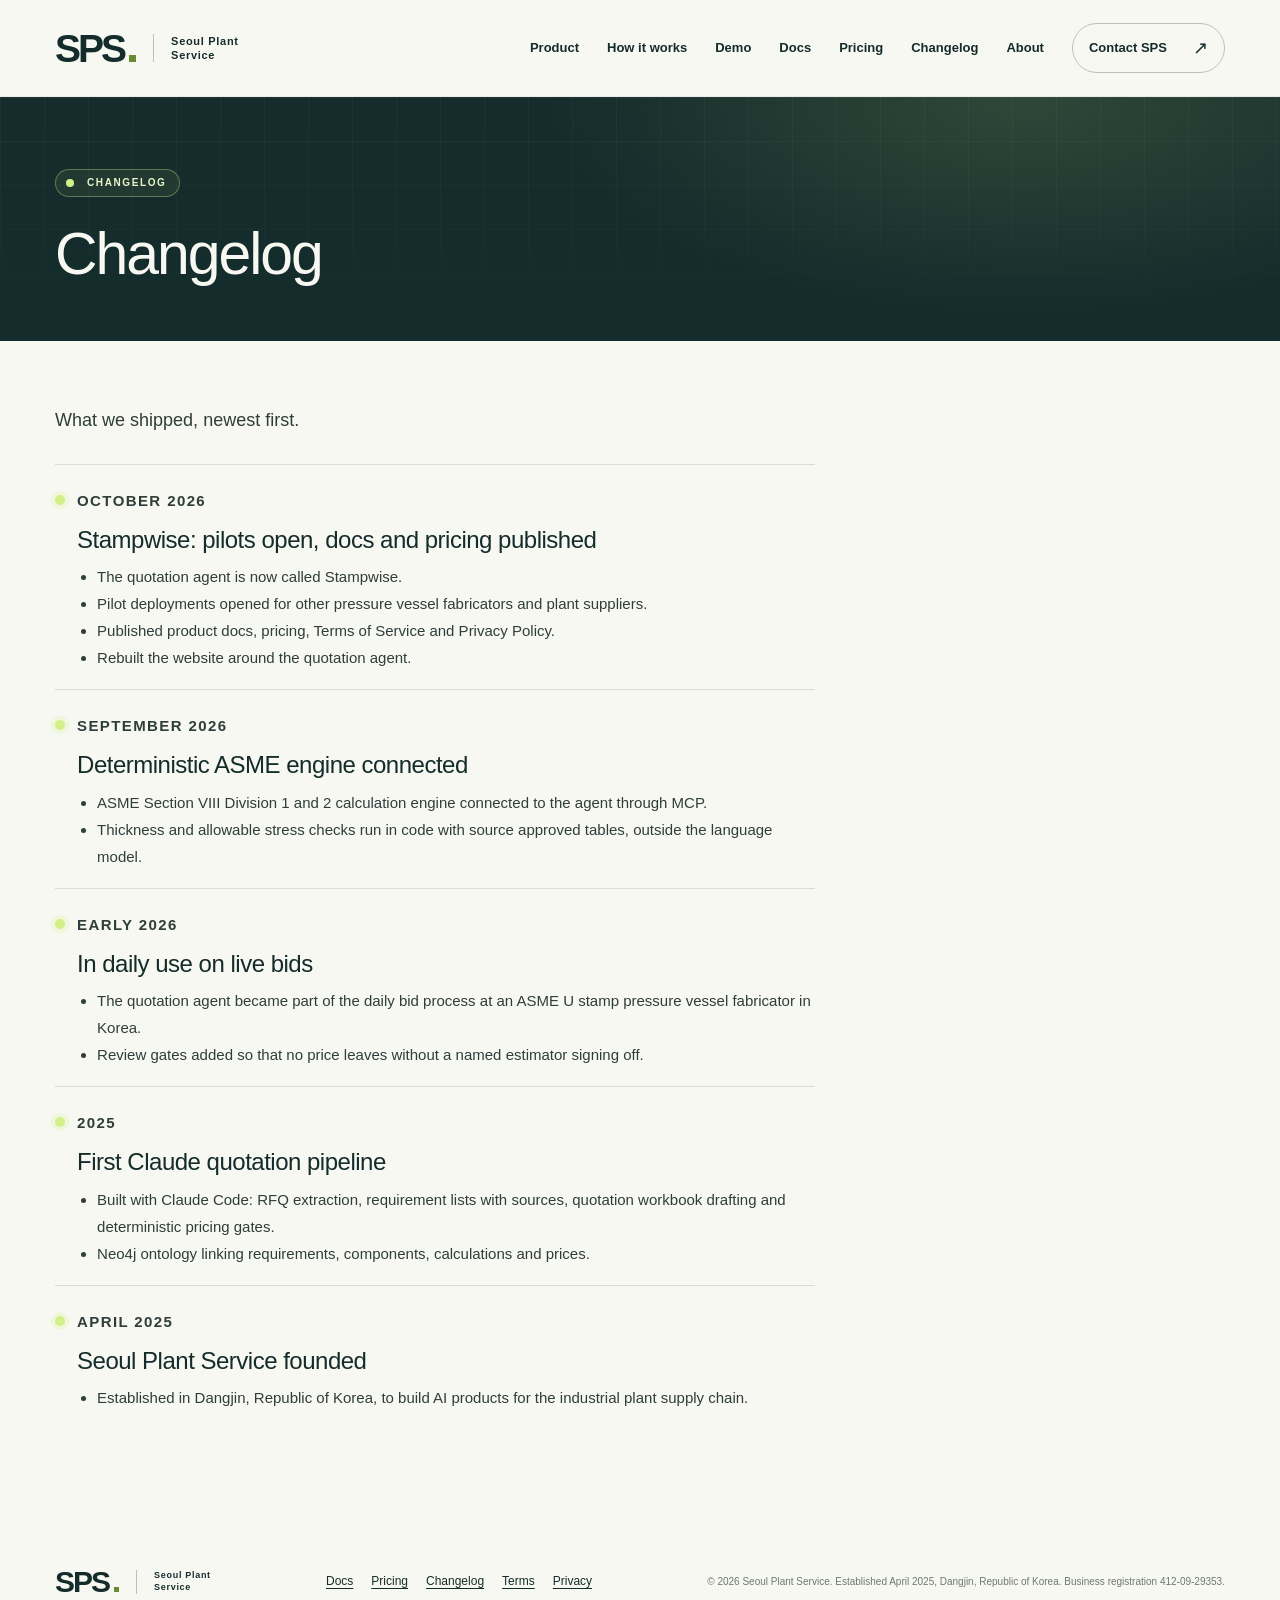
==== commit 2338c90f: "Add business registration number to About facts, Organization JSON-LD taxID and every page footer Co" ====
--- a/changelog/index.html
+++ b/changelog/index.html
@@ -60,6 +60,6 @@
     </section>
   </main>
 
-  <footer class="site-footer"><div class="container footer-inner"><a class="brand footer-brand" href="/" aria-label="Seoul Plant Service home"><span class="wordmark" aria-hidden="true">SPS<span class="brand-square"></span></span><span class="brand-name">Seoul Plant<br>Service</span></a><nav class="footer-links" aria-label="Company"><a href="/docs/">Docs</a><a href="/pricing/">Pricing</a><a href="/changelog/">Changelog</a><a href="/terms/">Terms</a><a href="/privacy/">Privacy</a></nav><p id="company-information">© <span id="year">2026</span> Seoul Plant Service. Established April 2025, Dangjin, Republic of Korea.</p></div></footer>
+  <footer class="site-footer"><div class="container footer-inner"><a class="brand footer-brand" href="/" aria-label="Seoul Plant Service home"><span class="wordmark" aria-hidden="true">SPS<span class="brand-square"></span></span><span class="brand-name">Seoul Plant<br>Service</span></a><nav class="footer-links" aria-label="Company"><a href="/docs/">Docs</a><a href="/pricing/">Pricing</a><a href="/changelog/">Changelog</a><a href="/terms/">Terms</a><a href="/privacy/">Privacy</a></nav><p id="company-information">© <span id="year">2026</span> Seoul Plant Service. Established April 2025, Dangjin, Republic of Korea. Business registration 412-09-29353.</p></div></footer>
 </body>
 </html>
--- a/styles.css
+++ b/styles.css
@@ -469,3 +469,71 @@
 }
 /* demo polish 2 */
 .demo-tab{font-size:13px;padding:8px 14px}
+
+/* demo v2 */
+.demo-v2 .doc-title{display:flex;align-items:center;gap:7px;flex-wrap:wrap}
+.demo-v2 .doc-title span{color:#dfe8e2;text-transform:none;letter-spacing:0;font-size:11px}
+.demo-v2 .doc-title em{font-style:normal;color:#7d9b92;text-transform:none;letter-spacing:0}
+.ico{width:14px;height:14px;flex:0 0 14px;vertical-align:-2px}
+.demo-v2 .doc-block{counter-reset:ln;border:1px solid rgba(255,255,255,.07);border-radius:10px;padding:10px;background:rgba(255,255,255,.02)}
+.demo-v2 .clause{counter-increment:ln;position:relative;padding-left:34px!important}
+.demo-v2 .clause::before{content:counter(ln);position:absolute;left:8px;top:7px;font:10px monospace;color:#5f7a72}
+.demo-summary{display:grid;grid-template-columns:repeat(4,minmax(0,1fr));gap:8px;margin-bottom:12px}
+.kpi{background:var(--white);border:1px solid var(--line);border-radius:12px;padding:10px 12px;box-shadow:var(--shadow-soft)}
+.kpi b{display:block;font-size:22px;letter-spacing:-.5px;line-height:1.1}
+.kpi span{font-size:11px;color:var(--muted)}
+.kpi.warn b{color:#a35f00}.kpi.pass b{color:#3d6b17}
+.req-filter{display:flex;gap:6px;flex-wrap:wrap;margin:0 0 10px}
+.fchip{font:inherit;font-size:12px;border:1px solid var(--line);background:#fbfcf9;border-radius:999px;padding:5px 11px;cursor:pointer;color:var(--ink)}
+.fchip b{margin-left:4px}
+.fchip.is-on{background:var(--ink);color:var(--paper);border-color:var(--ink)}
+.req-list li[hidden]{display:none}
+.draft-mail{border:1px solid var(--line);border-radius:12px;overflow:hidden}
+.mail-head{background:#f4f7ef;border-bottom:1px solid var(--line);padding:10px 14px;position:relative}
+.mail-head p{margin:2px 0;font-size:13px}
+.mail-head p span{display:inline-block;min-width:62px;color:var(--muted);font-size:12px}
+.mail-badge{position:absolute;top:10px;right:12px;font:10px/1 monospace!important;background:#fff0cf;color:#8a5a00;padding:4px 7px!important;border-radius:999px}
+.draft-mail .gap-list{padding:10px}
+.sheet{border:1px solid #d9e2d4;border-radius:10px;overflow:hidden;background:#fff}
+.sheet-bar{display:flex;justify-content:space-between;align-items:center;padding:7px 10px;background:linear-gradient(180deg,#f6f9f2,#eef3e8);border-bottom:1px solid #d9e2d4}
+.sheet-name{font:11px monospace;color:#3c4a47}
+.sheet-badge{font:10px/1 monospace;letter-spacing:.8px;background:var(--ink);color:var(--lime);padding:4px 7px;border-radius:4px}
+.sheet .wb-table th{background:#f6f9f2}
+.sheet .wb-table tbody tr:nth-child(even) td{background:#fbfcf9}
+.sheet .wb-table tbody tr.hold td{background:#fffaf0}
+.wb-table .rn{width:28px;text-align:center;color:#9aa69c;font:11px monospace}
+.price-hidden{white-space:nowrap}
+.price-hidden .ico{margin-right:4px;color:#9aa69c}
+.bars{display:grid;gap:10px;margin-top:12px}
+.bar-l{display:flex;justify-content:space-between;gap:8px;margin:0 0 4px;font-size:11px;color:#5d6d63}
+.track{position:relative;height:9px;border-radius:999px;background:#e8eee3;overflow:hidden}
+.fill{height:100%;border-radius:999px;background:linear-gradient(90deg,#b9e07a,#7fbf4a)}
+.fill.alt{background:linear-gradient(90deg,#9fd8c3,#4fae8b)}
+.mark-end{position:absolute;right:0;top:0;bottom:0;width:2px;background:#2d4a3f}
+.b-tsh{width:86.3%}.b-thd{width:85.8%}.b-psh{width:82.7%}.b-phd{width:81.7%}
+.run-steps{list-style:none;margin:2px 0 0;padding:0;display:flex;flex-wrap:wrap;gap:6px}
+.run-steps li{font-size:12px;padding:5px 10px 5px 26px;border-radius:999px;border:1px solid #cfdcc3;background:#fbfcf9;color:#4c5b58;position:relative}
+.run-steps li::before{content:"";position:absolute;left:9px;top:50%;width:9px;height:9px;margin-top:-5px;border-radius:50%;border:1.5px solid #9fb59a;box-sizing:border-box}
+.run-steps li.is-active{border-color:#9fc65a;color:var(--ink);background:#f4f9e8}
+.run-steps li.is-active::before{border-color:#7fbf4a;border-top-color:transparent;animation:sw-spin .8s linear infinite}
+.run-steps li.is-done{background:#eaf6d2;border-color:#b9d48a;color:#2f4a1f}
+.run-steps li.is-done::before{background:#7fbf4a;border-color:#7fbf4a}
+@keyframes sw-spin{to{transform:rotate(360deg)}}
+@media (max-width:720px){.demo-summary{grid-template-columns:repeat(2,minmax(0,1fr))}.mail-badge{position:static;display:inline-block;margin-top:6px!important}}
+@media (prefers-reduced-motion:reduce){.run-steps li.is-active::before{animation:none}}
+
+/* demo v2b */
+.wb-table td.price-hidden{white-space:nowrap}
+.wb-table td.price-hidden .ico,.wb-table td.price-hidden span{display:inline-block;vertical-align:middle}
+.sheet .wb-table td:nth-child(3){white-space:nowrap}
+.sheet .wb-table th:nth-child(5),.sheet .wb-table td:nth-child(5){width:86px}
+
+/* demo v2c: phone */
+@media (max-width:560px){
+  .demo-tabs{display:grid;grid-template-columns:1fr 1fr;overflow:visible;gap:6px}
+  .demo-tab{justify-content:center}
+  .sheet .wb-table .rn{display:none}
+  .wb-table td.price-hidden span{display:none}
+  .sheet .wb-table th:nth-child(5),.sheet .wb-table td:nth-child(5){width:auto}
+  .wb-table td{padding:8px 6px}
+}
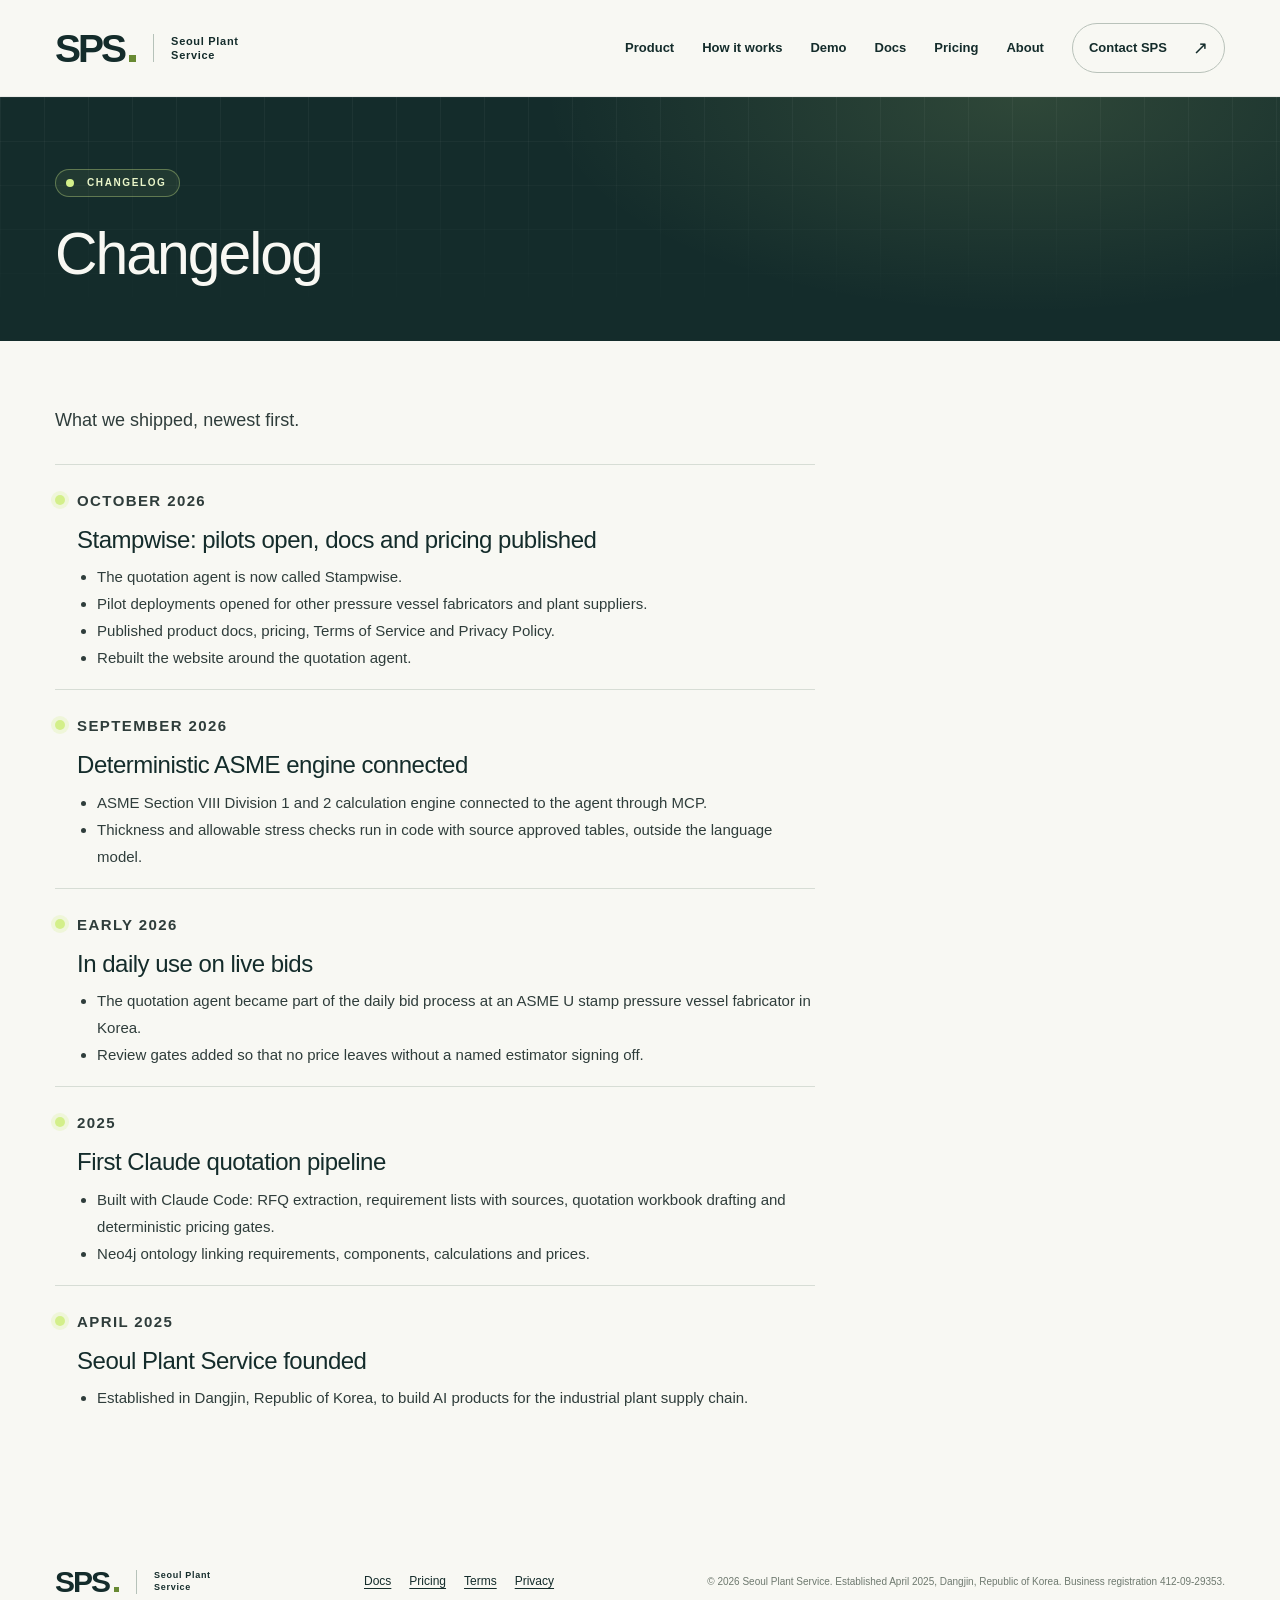
==== commit 2531114e: "Position the site as a software company: drop the plant services section, reduce Claude branding to " ====
--- a/changelog/index.html
+++ b/changelog/index.html
@@ -2,6 +2,7 @@
 <html lang="en">
 <head>
   <meta charset="utf-8">
+  <meta name="robots" content="noindex">
   <meta name="viewport" content="width=device-width, initial-scale=1">
   <meta name="description" content="What Seoul Plant Service has shipped: Stampwise, the Claude quotation agent for pressure vessel fabricators, from the first pipeline in 2025 to pilots in October 2026.">
   <link rel="canonical" href="https://smc12puls.com/changelog/">
@@ -32,7 +33,6 @@
         <a href="/demo/">Demo</a>
         <a href="/docs/">Docs</a>
         <a href="/pricing/">Pricing</a>
-        <a href="/changelog/">Changelog</a>
         <a href="/#about">About</a>
         <a class="nav-contact" href="/#contact">Contact SPS <span aria-hidden="true">↗</span></a>
       </nav>
@@ -60,6 +60,6 @@
     </section>
   </main>
 
-  <footer class="site-footer"><div class="container footer-inner"><a class="brand footer-brand" href="/" aria-label="Seoul Plant Service home"><span class="wordmark" aria-hidden="true">SPS<span class="brand-square"></span></span><span class="brand-name">Seoul Plant<br>Service</span></a><nav class="footer-links" aria-label="Company"><a href="/docs/">Docs</a><a href="/pricing/">Pricing</a><a href="/changelog/">Changelog</a><a href="/terms/">Terms</a><a href="/privacy/">Privacy</a></nav><p id="company-information">© <span id="year">2026</span> Seoul Plant Service. Established April 2025, Dangjin, Republic of Korea. Business registration 412-09-29353.</p></div></footer>
+  <footer class="site-footer"><div class="container footer-inner"><a class="brand footer-brand" href="/" aria-label="Seoul Plant Service home"><span class="wordmark" aria-hidden="true">SPS<span class="brand-square"></span></span><span class="brand-name">Seoul Plant<br>Service</span></a><nav class="footer-links" aria-label="Company"><a href="/docs/">Docs</a><a href="/pricing/">Pricing</a><a href="/terms/">Terms</a><a href="/privacy/">Privacy</a></nav><p id="company-information">© <span id="year">2026</span> Seoul Plant Service. Established April 2025, Dangjin, Republic of Korea. Business registration 412-09-29353.</p></div></footer>
 </body>
 </html>
